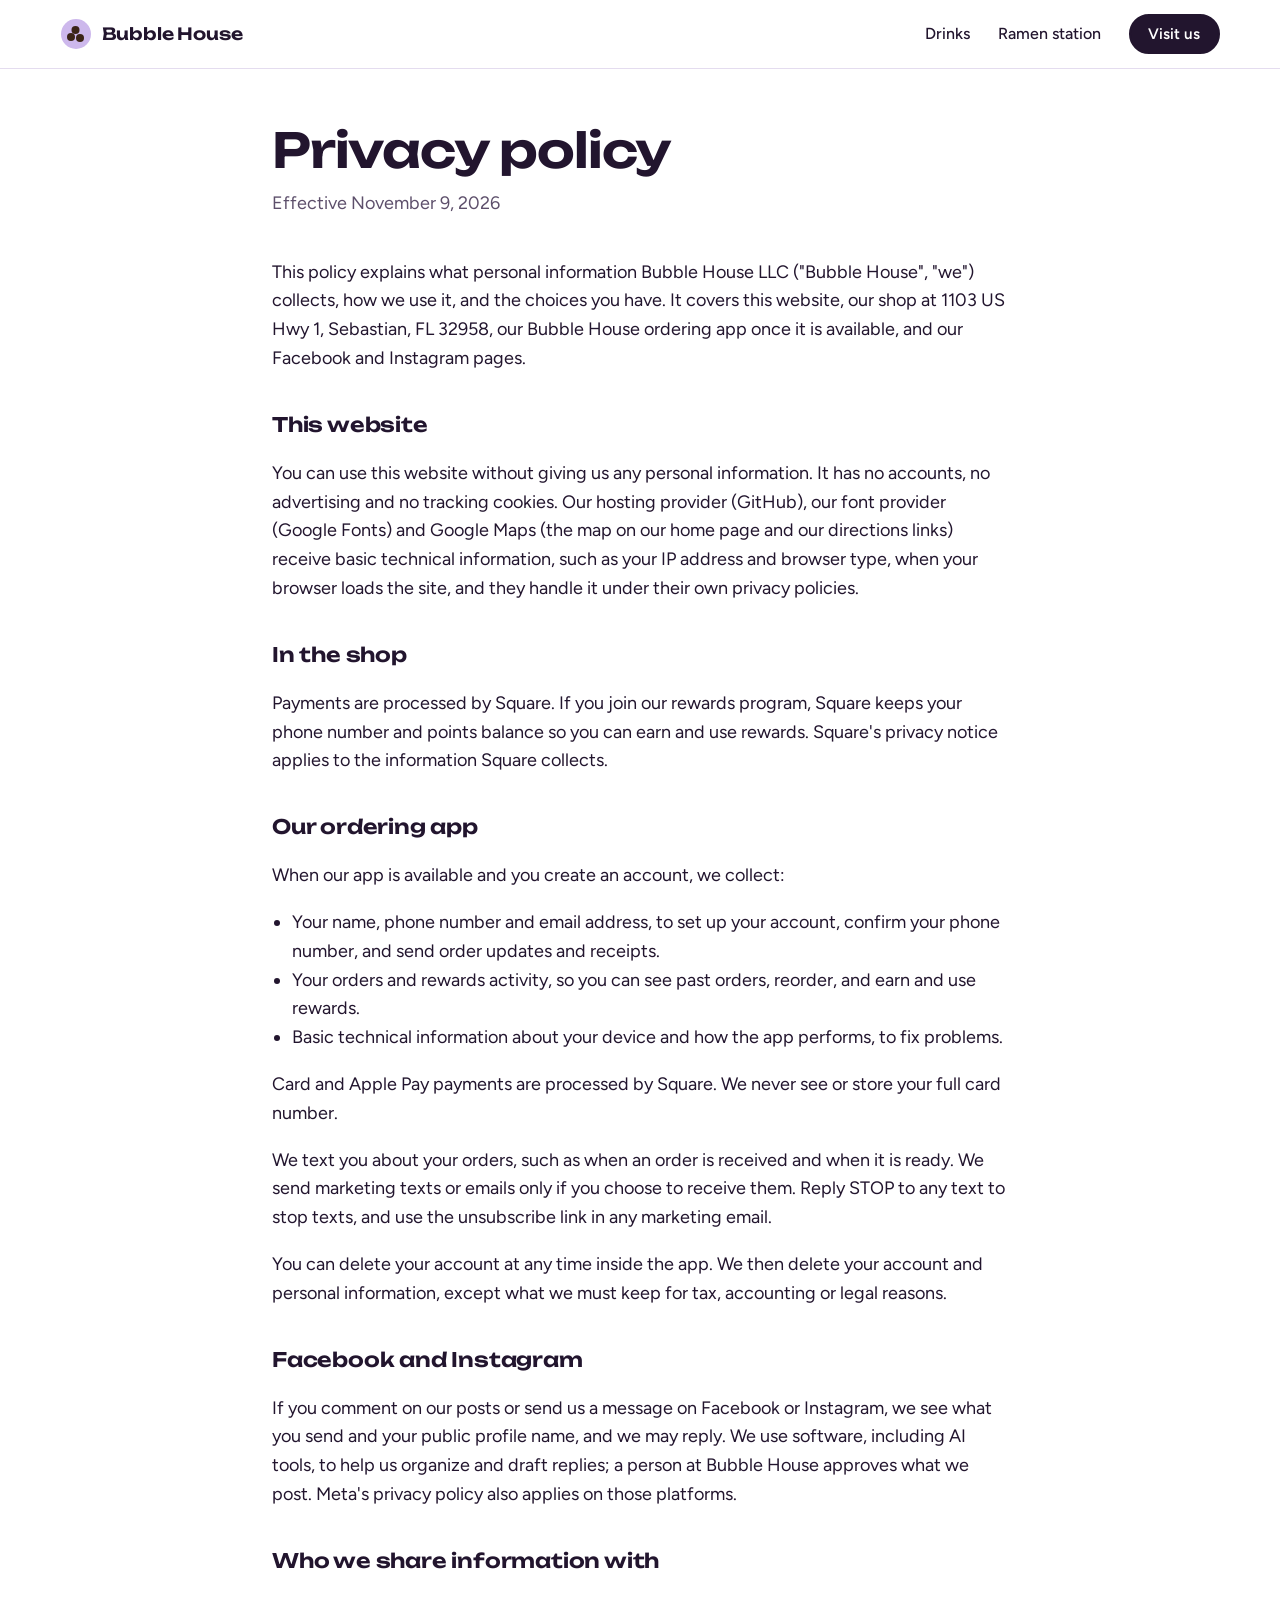
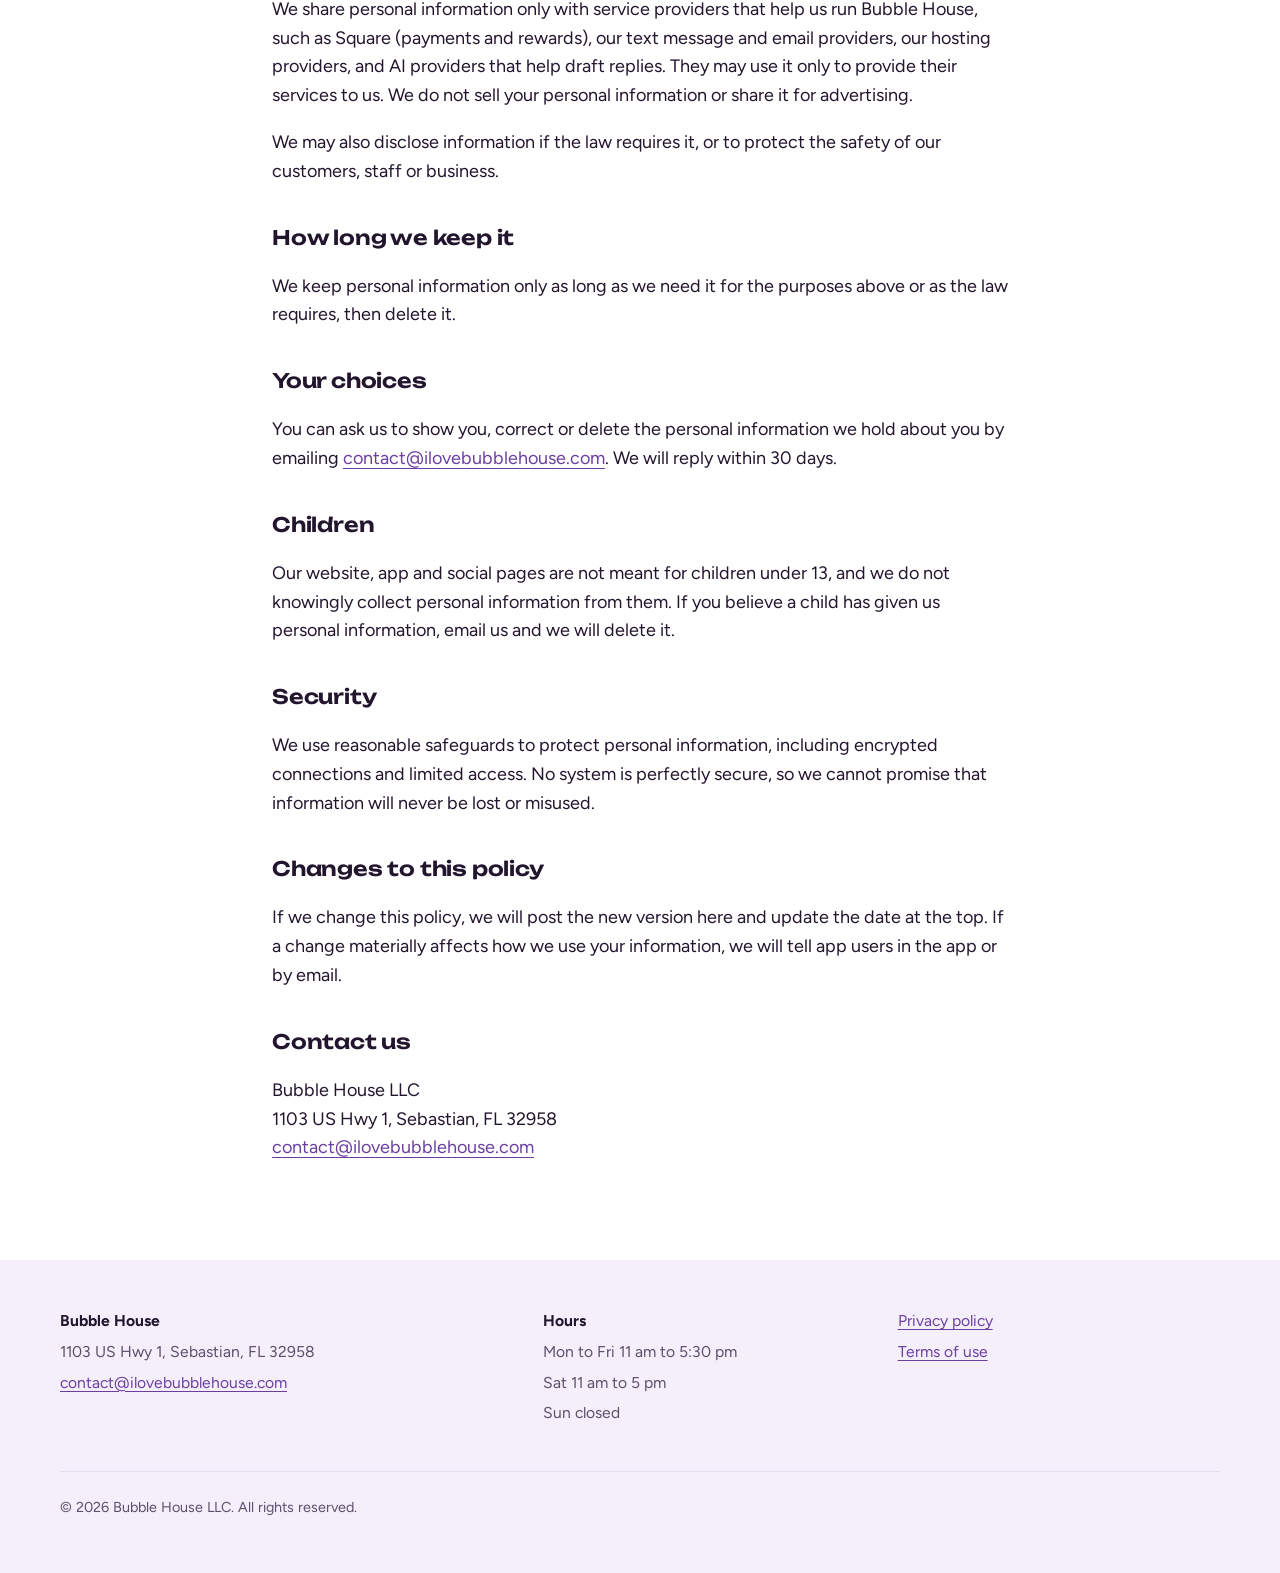
==== privacy.html @ 126ba1ab "Initial commit" ====
<!doctype html>
<html lang="en">
<head>
<meta charset="utf-8">
<meta name="viewport" content="width=device-width, initial-scale=1">
<title>Privacy policy | Bubble House</title>
<meta name="description" content="How Bubble House LLC collects, uses and protects personal information.">
<link rel="icon" href="favicon.svg" type="image/svg+xml">
<link rel="preconnect" href="https://fonts.googleapis.com">
<link rel="preconnect" href="https://fonts.gstatic.com" crossorigin>
<link href="https://fonts.googleapis.com/css2?family=Figtree:wght@400;500;600;700&family=Unbounded:wght@600&display=swap" rel="stylesheet">
<link rel="stylesheet" href="styles.css">
</head>
<body>

<header class="site-head">
  <div class="wrap">
    <a class="brand" href="./">
      <img class="brand-mark" src="favicon.svg" alt="" width="32" height="32">
      <span class="brand-name">Bubble House</span>
    </a>
    <nav class="site-nav" aria-label="Main">
      <a class="hide-sm" href="./#drinks">Drinks</a>
      <a class="hide-sm" href="./#ramen">Ramen station</a>
      <a class="btn btn-solid" href="./#visit">Visit us</a>
    </nav>
  </div>
</header>

<main class="doc">
  <div class="wrap">
    <h1>Privacy policy</h1>
    <p class="updated">Effective November 9, 2026</p>

    <p>This policy explains what personal information Bubble House LLC ("Bubble House", "we") collects, how we use it, and the choices you have. It covers this website, our shop at 1103 US Hwy 1, Sebastian, FL 32958, our Bubble House ordering app once it is available, and our Facebook and Instagram pages.</p>

    <h2>This website</h2>
    <p>You can use this website without giving us any personal information. It has no accounts, no advertising and no tracking cookies. Our hosting provider (GitHub), our font provider (Google Fonts) and Google Maps (the map on our home page and our directions links) receive basic technical information, such as your IP address and browser type, when your browser loads the site, and they handle it under their own privacy policies.</p>

    <h2>In the shop</h2>
    <p>Payments are processed by Square. If you join our rewards program, Square keeps your phone number and points balance so you can earn and use rewards. Square's privacy notice applies to the information Square collects.</p>

    <h2>Our ordering app</h2>
    <p>When our app is available and you create an account, we collect:</p>
    <ul>
      <li>Your name, phone number and email address, to set up your account, confirm your phone number, and send order updates and receipts.</li>
      <li>Your orders and rewards activity, so you can see past orders, reorder, and earn and use rewards.</li>
      <li>Basic technical information about your device and how the app performs, to fix problems.</li>
    </ul>
    <p>Card and Apple Pay payments are processed by Square. We never see or store your full card number.</p>
    <p>We text you about your orders, such as when an order is received and when it is ready. We send marketing texts or emails only if you choose to receive them. Reply STOP to any text to stop texts, and use the unsubscribe link in any marketing email.</p>
    <p>You can delete your account at any time inside the app. We then delete your account and personal information, except what we must keep for tax, accounting or legal reasons.</p>

    <h2>Facebook and Instagram</h2>
    <p>If you comment on our posts or send us a message on Facebook or Instagram, we see what you send and your public profile name, and we may reply. We use software, including AI tools, to help us organize and draft replies; a person at Bubble House approves what we post. Meta's privacy policy also applies on those platforms.</p>

    <h2>Who we share information with</h2>
    <p>We share personal information only with service providers that help us run Bubble House, such as Square (payments and rewards), our text message and email providers, our hosting providers, and AI providers that help draft replies. They may use it only to provide their services to us. We do not sell your personal information or share it for advertising.</p>
    <p>We may also disclose information if the law requires it, or to protect the safety of our customers, staff or business.</p>

    <h2>How long we keep it</h2>
    <p>We keep personal information only as long as we need it for the purposes above or as the law requires, then delete it.</p>

    <h2>Your choices</h2>
    <p>You can ask us to show you, correct or delete the personal information we hold about you by emailing <a href="mailto:contact@ilovebubblehouse.com">contact@ilovebubblehouse.com</a>. We will reply within 30 days.</p>

    <h2>Children</h2>
    <p>Our website, app and social pages are not meant for children under 13, and we do not knowingly collect personal information from them. If you believe a child has given us personal information, email us and we will delete it.</p>

    <h2>Security</h2>
    <p>We use reasonable safeguards to protect personal information, including encrypted connections and limited access. No system is perfectly secure, so we cannot promise that information will never be lost or misused.</p>

    <h2>Changes to this policy</h2>
    <p>If we change this policy, we will post the new version here and update the date at the top. If a change materially affects how we use your information, we will tell app users in the app or by email.</p>

    <h2>Contact us</h2>
    <p>Bubble House LLC<br>1103 US Hwy 1, Sebastian, FL 32958<br><a href="mailto:contact@ilovebubblehouse.com">contact@ilovebubblehouse.com</a></p>
  </div>
</main>

<footer class="site-foot">
  <div class="wrap">
    <div>
      <p><strong>Bubble House</strong></p>
      <p class="muted">1103 US Hwy 1, Sebastian, FL 32958</p>
      <p><a href="mailto:contact@ilovebubblehouse.com">contact@ilovebubblehouse.com</a></p>
    </div>
    <div>
      <p><strong>Hours</strong></p>
      <p class="muted">Mon to Fri 11 am to 5:30 pm</p>
      <p class="muted">Sat 11 am to 5 pm</p>
      <p class="muted">Sun closed</p>
    </div>
    <nav aria-label="Legal">
      <a href="privacy.html">Privacy policy</a>
      <a href="terms.html">Terms of use</a>
    </nav>
    <p class="legal">&copy; 2026 Bubble House LLC. All rights reserved.</p>
  </div>
</footer>

</body>
</html>
---- styles.css ----
:root {
  --plum: #22152e;
  --plum-2: #33213f;
  --text-soft: #5d4f6b;
  --taro: #b9a1e0;
  --taro-deep: #6b3fa0;
  --taro-wash: #f4effb;
  --mango: #f3a53c;
  --white: #ffffff;
  --line: #e4dcef;
  --radius-img: 22px;
  --display: "Unbounded", "Avenir Next", system-ui, sans-serif;
  --body: "Figtree", "Segoe UI", system-ui, sans-serif;
}

* { box-sizing: border-box; }
html { -webkit-text-size-adjust: 100%; scroll-behavior: smooth; }
@media (prefers-reduced-motion: reduce) { html { scroll-behavior: auto; } }

body {
  margin: 0;
  background: var(--white);
  color: var(--plum);
  font-family: var(--body);
  font-size: 1.125rem;
  line-height: 1.6;
}

img { display: block; max-width: 100%; height: auto; }
a { color: var(--taro-deep); text-underline-offset: 0.2em; }
a:hover { color: var(--plum); }
a:focus-visible { outline: 3px solid var(--mango); outline-offset: 3px; border-radius: 6px; }

.wrap { width: min(1160px, 100% - 2.5rem); margin-inline: auto; }

/* Header */
.site-head {
  position: sticky; top: 0; z-index: 10;
  background: rgba(255, 255, 255, 0.94);
  backdrop-filter: blur(8px);
  border-bottom: 1px solid var(--line);
}
.site-head .wrap { display: flex; align-items: center; justify-content: space-between; gap: 1.5rem; height: 4.25rem; }
.brand { display: flex; align-items: center; gap: 0.6rem; color: var(--plum); text-decoration: none; }
.brand-mark { width: 2rem; height: 2rem; flex: none; }
.brand-name { font-family: var(--display); font-weight: 600; font-size: 1.05rem; letter-spacing: -0.01em; }
.site-nav { display: flex; align-items: center; gap: 1.75rem; font-size: 1rem; font-weight: 500; }
.site-nav a { color: var(--plum); text-decoration: none; }
.site-nav a:hover { color: var(--taro-deep); }

/* Buttons */
.btn {
  display: inline-flex; align-items: center; justify-content: center;
  min-height: 3rem; padding: 0 1.4rem;
  border-radius: 999px;
  font-weight: 600; font-size: 1rem;
  text-decoration: none;
  border: 2px solid var(--plum);
}
.btn-solid { background: var(--plum); color: var(--white); }
.btn-solid:hover { background: var(--taro-deep); border-color: var(--taro-deep); color: var(--white); }
.btn-line { background: transparent; color: var(--plum); }
.btn-line:hover { background: var(--plum); color: var(--white); }
.site-nav .btn { min-height: 2.5rem; padding: 0 1.1rem; font-size: 0.95rem; }
.site-nav .btn-solid { color: var(--white); }

/* Hero */
.hero { background: var(--taro-wash); padding: 4rem 0 4.5rem; overflow: hidden; }
.hero .wrap { display: grid; grid-template-columns: 1fr 1.05fr; gap: 3.5rem; align-items: center; }
.hero h1 {
  font-family: var(--display);
  font-weight: 600;
  font-size: clamp(2.2rem, 4.6vw, 3.9rem);
  line-height: 1.06;
  letter-spacing: -0.025em;
  margin: 0 0 1.25rem;
}
.hero .lede { font-size: 1.25rem; color: var(--text-soft); max-width: 34ch; margin: 0 0 1.75rem; }
.actions { display: flex; flex-wrap: wrap; gap: 0.75rem; margin-bottom: 1.75rem; }
.status { display: flex; align-items: center; gap: 0.6rem; margin: 0; font-weight: 600; }
.status .dot { width: 0.7rem; height: 0.7rem; border-radius: 50%; background: var(--text-soft); flex: none; }
.status.is-open .dot { background: #2e9e5b; box-shadow: 0 0 0 4px rgba(46, 158, 91, 0.18); }
.status .addr { font-weight: 400; color: var(--text-soft); }

.hero-media { position: relative; }
.hero-media img { width: 100%; aspect-ratio: 1; object-fit: cover; border-radius: 28px; }
.hero-media::after {
  content: "";
  position: absolute; z-index: -1;
  width: 42%; aspect-ratio: 1; border-radius: 50%;
  background: var(--taro);
  right: -6%; top: -8%;
}
.hero .wrap > * { position: relative; z-index: 0; }

/* Sections */
.section { padding: 5.5rem 0; }
.section-head { max-width: 40rem; margin-bottom: 2.75rem; }
.section h2 {
  font-family: var(--display);
  font-weight: 600;
  font-size: clamp(1.8rem, 3.4vw, 2.75rem);
  line-height: 1.1;
  letter-spacing: -0.02em;
  margin: 0 0 1rem;
}
.section-head p { margin: 0; color: var(--text-soft); font-size: 1.2rem; }

/* Drinks */
.drinks { display: grid; grid-template-columns: repeat(3, 1fr); gap: 2rem; list-style: none; margin: 0; padding: 0; }
.drinks img { width: 100%; aspect-ratio: 4 / 5; object-fit: cover; border-radius: var(--radius-img); margin-bottom: 1.1rem; }
.drinks h3 { font-family: var(--display); font-weight: 600; font-size: 1.3rem; letter-spacing: -0.01em; margin: 0 0 0.35rem; }
.drinks p { margin: 0; color: var(--text-soft); }
.photo-note { margin: 1.75rem 0 0; font-size: 0.9rem; color: var(--text-soft); }

/* Ramen station */
.ramen { background: var(--plum); color: var(--white); }
.ramen .wrap { display: grid; grid-template-columns: 1.15fr 1fr; gap: 4rem; align-items: center; }
.ramen-media { position: relative; padding-bottom: 3rem; }
.ramen-media .main { width: 100%; aspect-ratio: 4 / 3; object-fit: cover; border-radius: var(--radius-img); }
.ramen-media .inset {
  position: absolute; right: -1.5rem; bottom: 0;
  width: 40%; aspect-ratio: 1; object-fit: cover;
  border-radius: 18px; border: 6px solid var(--plum);
}
.ramen h2 { color: var(--white); }
.ramen .intro { color: #d9cfe6; font-size: 1.2rem; margin: 0 0 2rem; max-width: 36ch; }
.steps { list-style: none; margin: 0; padding: 0; counter-reset: step; display: grid; gap: 1.4rem; }
.steps li { display: grid; grid-template-columns: 3rem 1fr; gap: 1rem; align-items: start; counter-increment: step; }
.steps li::before {
  content: counter(step);
  font-family: var(--display); font-weight: 600; font-size: 1.15rem;
  width: 2.6rem; height: 2.6rem; border-radius: 50%;
  display: grid; place-items: center;
  background: var(--taro); color: var(--plum);
}
.steps strong { display: block; font-size: 1.15rem; }
.steps span { color: #d9cfe6; }
.ramen .ramen-gallery { display: flex; gap: 1.5rem; align-items: flex-start; margin-top: 3.5rem; }
.ramen-gallery figure { margin: 0; flex: var(--ar) 1 0; min-width: 0; }
.ramen-gallery img { width: 100%; aspect-ratio: var(--ar); object-fit: cover; border-radius: var(--radius-img); }

/* Visit */
.visit .wrap { display: grid; grid-template-columns: 1fr 1.1fr; gap: 4rem; align-items: start; }
.visit address { font-style: normal; font-size: 1.25rem; line-height: 1.5; margin: 0 0 1.5rem; }
.hours { display: grid; grid-template-columns: auto 1fr; gap: 0.45rem 2.25rem; margin: 2rem 0; padding: 1.5rem 0; border-top: 1px solid var(--line); border-bottom: 1px solid var(--line); }
.hours dt { font-weight: 600; }
.hours dd { margin: 0; color: var(--text-soft); }
.hours .is-today { color: var(--taro-deep); font-weight: 700; }
.visit .contact { margin: 0; }
.visit-map iframe { display: block; width: 100%; aspect-ratio: 4 / 3; border: 0; border-radius: var(--radius-img); background: var(--taro-wash); }

/* Footer */
.site-foot { background: var(--taro-wash); padding: 3rem 0; font-size: 0.98rem; }
.site-foot .wrap { display: grid; grid-template-columns: 1.4fr 1fr 1fr; gap: 2rem; }
.site-foot p { margin: 0 0 0.35rem; }
.site-foot .muted { color: var(--text-soft); }
.site-foot nav { display: grid; gap: 0.35rem; align-content: start; }
.site-foot .legal { grid-column: 1 / -1; padding-top: 1.5rem; margin-top: 0.5rem; border-top: 1px solid var(--line); color: var(--text-soft); font-size: 0.9rem; }

/* Policy pages */
.doc { padding: 3.5rem 0 5rem; }
.doc .wrap { max-width: 46rem; }
.doc h1 { font-family: var(--display); font-weight: 600; font-size: clamp(2rem, 5vw, 3rem); letter-spacing: -0.025em; line-height: 1.08; margin: 0 0 0.75rem; }
.doc .updated { color: var(--text-soft); margin: 0 0 2.5rem; }
.doc h2 { font-family: var(--display); font-weight: 600; font-size: 1.25rem; letter-spacing: -0.01em; margin: 2.25rem 0 0.6rem; }
.doc p, .doc li { max-width: 68ch; }
.doc ul { padding-left: 1.25rem; }

@media (max-width: 900px) {
  .hero .wrap, .ramen .wrap, .visit .wrap { grid-template-columns: 1fr; gap: 2.5rem; }
  .hero { padding: 2.5rem 0 3.5rem; }
  .drinks { grid-template-columns: 1fr 1fr; }
  .drinks li:last-child { grid-column: 1 / -1; }
  .drinks li:last-child img { aspect-ratio: 16 / 10; }
  .ramen-media .inset { right: 0.75rem; }
  .site-foot .wrap { grid-template-columns: 1fr 1fr; }
}
@media (max-width: 620px) {
  .site-nav .hide-sm { display: none; }
  .drinks { grid-template-columns: 1fr; }
  .drinks img, .drinks li:last-child img { aspect-ratio: 1; }
  .ramen .ramen-gallery { flex-direction: column-reverse; align-items: center; margin-top: 2.5rem; }
  .ramen-gallery figure { flex: none; width: 100%; }
  .ramen-gallery figure:first-child { width: 78%; }
  .section { padding: 4rem 0; }
  .site-foot .wrap { grid-template-columns: 1fr; }
}
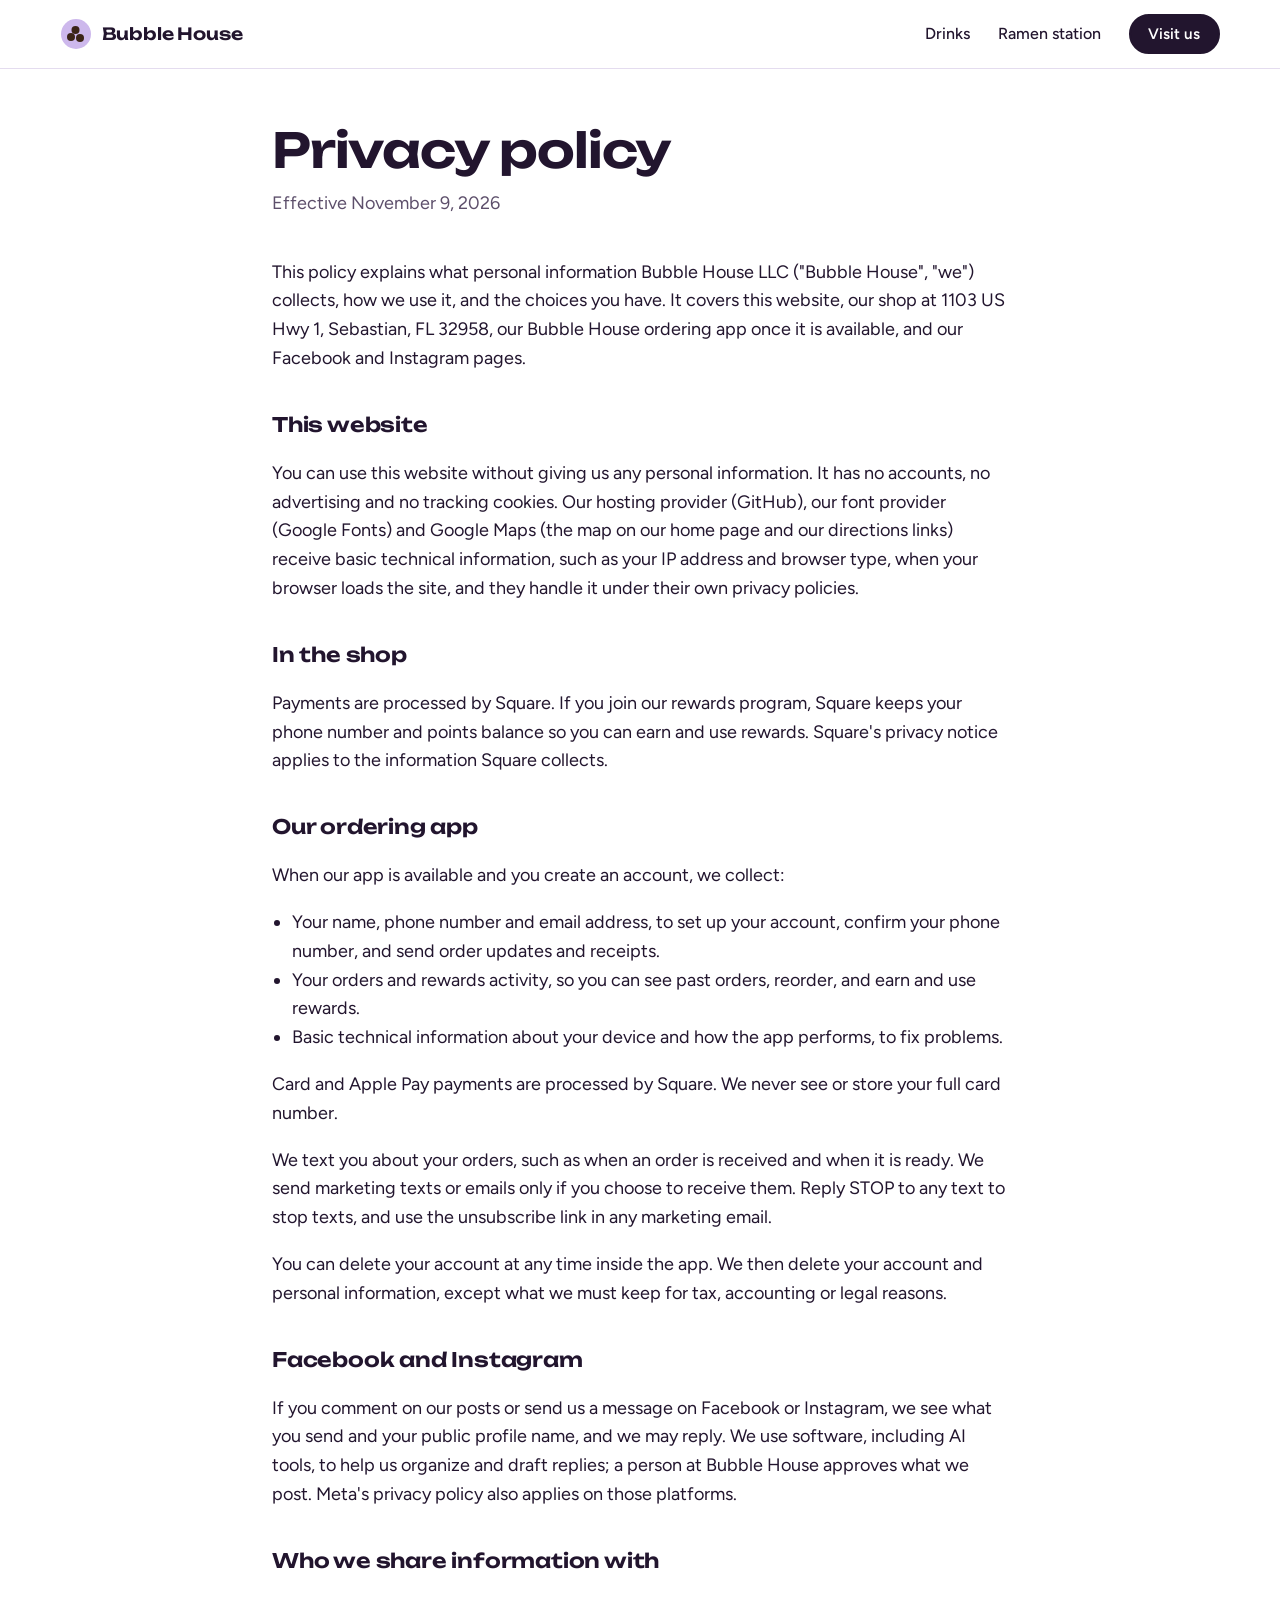
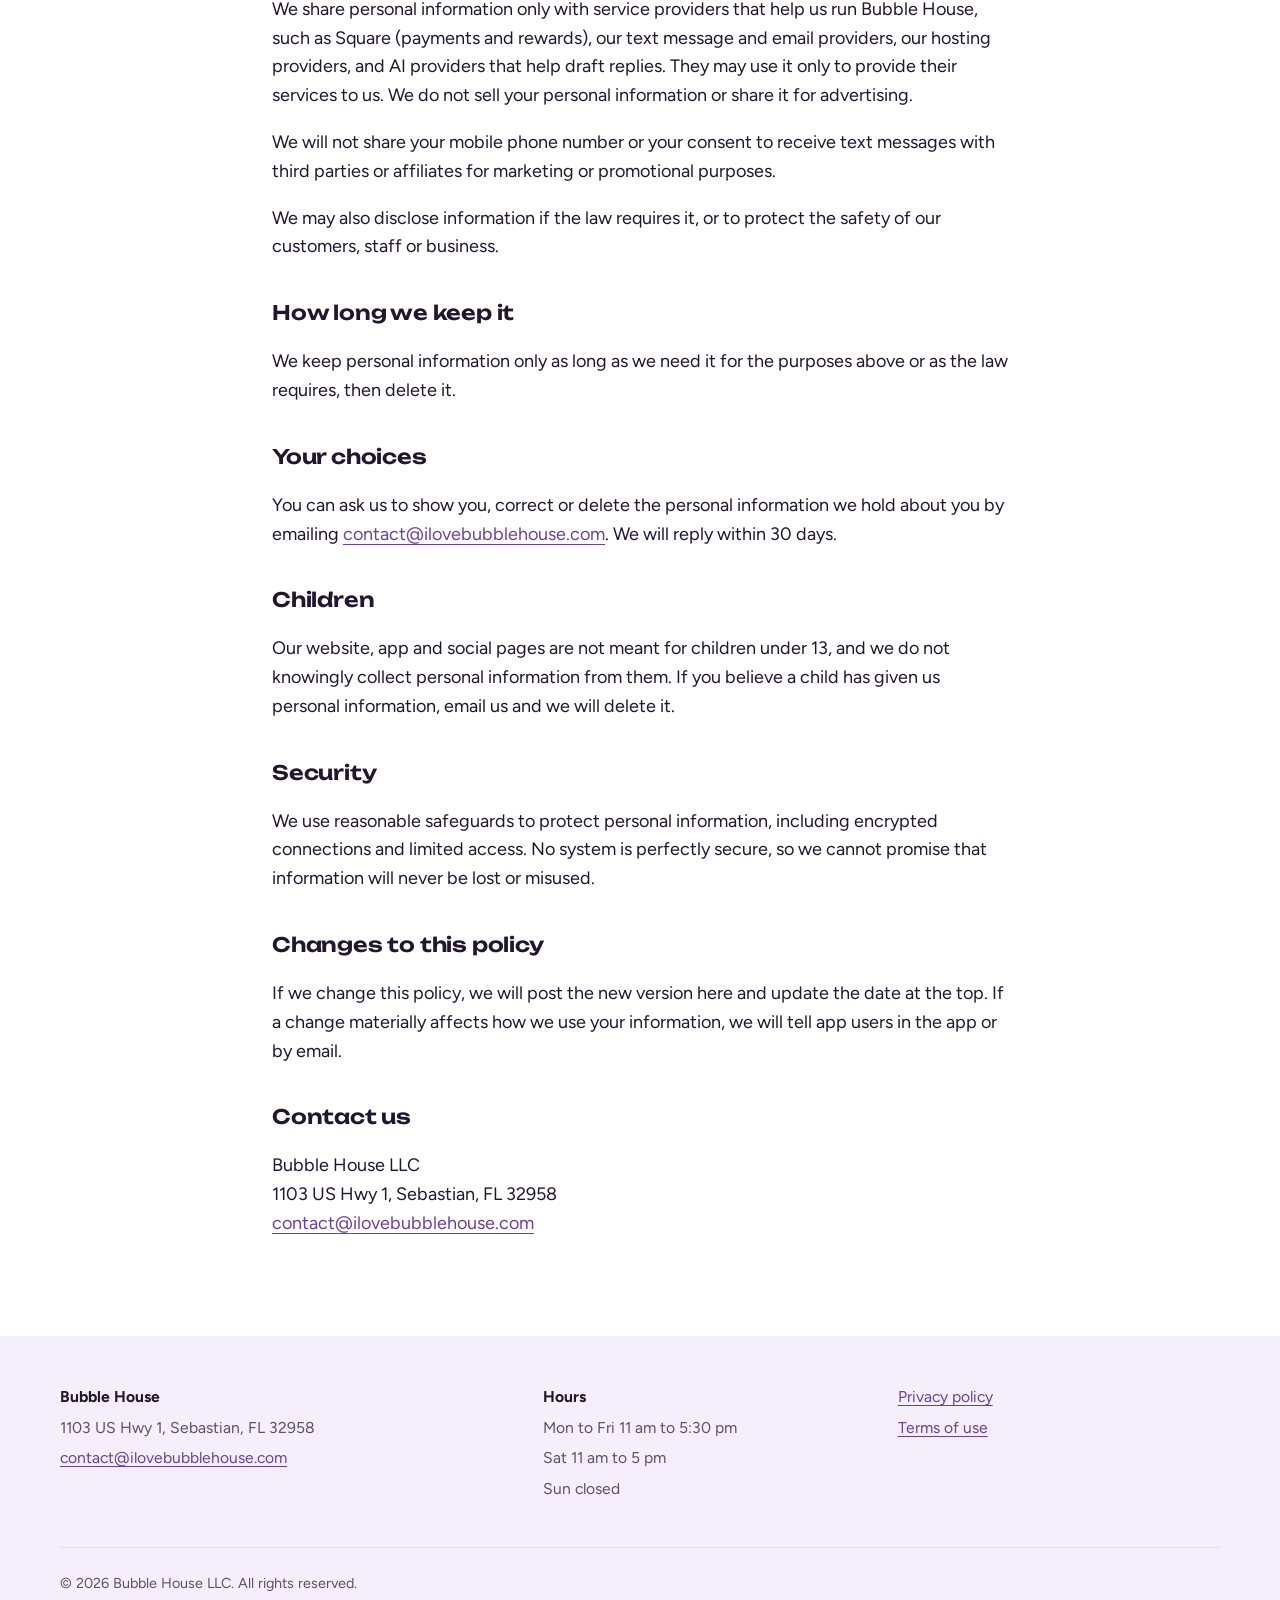
==== commit 266dfa49: "Update Terms and Privacy Privacy: state that mobile numbers and text consent are never shared for ma" ====
--- a/privacy.html
+++ b/privacy.html
@@ -56,6 +56,7 @@
 
     <h2>Who we share information with</h2>
     <p>We share personal information only with service providers that help us run Bubble House, such as Square (payments and rewards), our text message and email providers, our hosting providers, and AI providers that help draft replies. They may use it only to provide their services to us. We do not sell your personal information or share it for advertising.</p>
+    <p>We will not share your mobile phone number or your consent to receive text messages with third parties or affiliates for marketing or promotional purposes.</p>
     <p>We may also disclose information if the law requires it, or to protect the safety of our customers, staff or business.</p>
 
     <h2>How long we keep it</h2>
@@ -100,4 +101,4 @@
 </footer>
 
 </body>
-</html>
+</html>
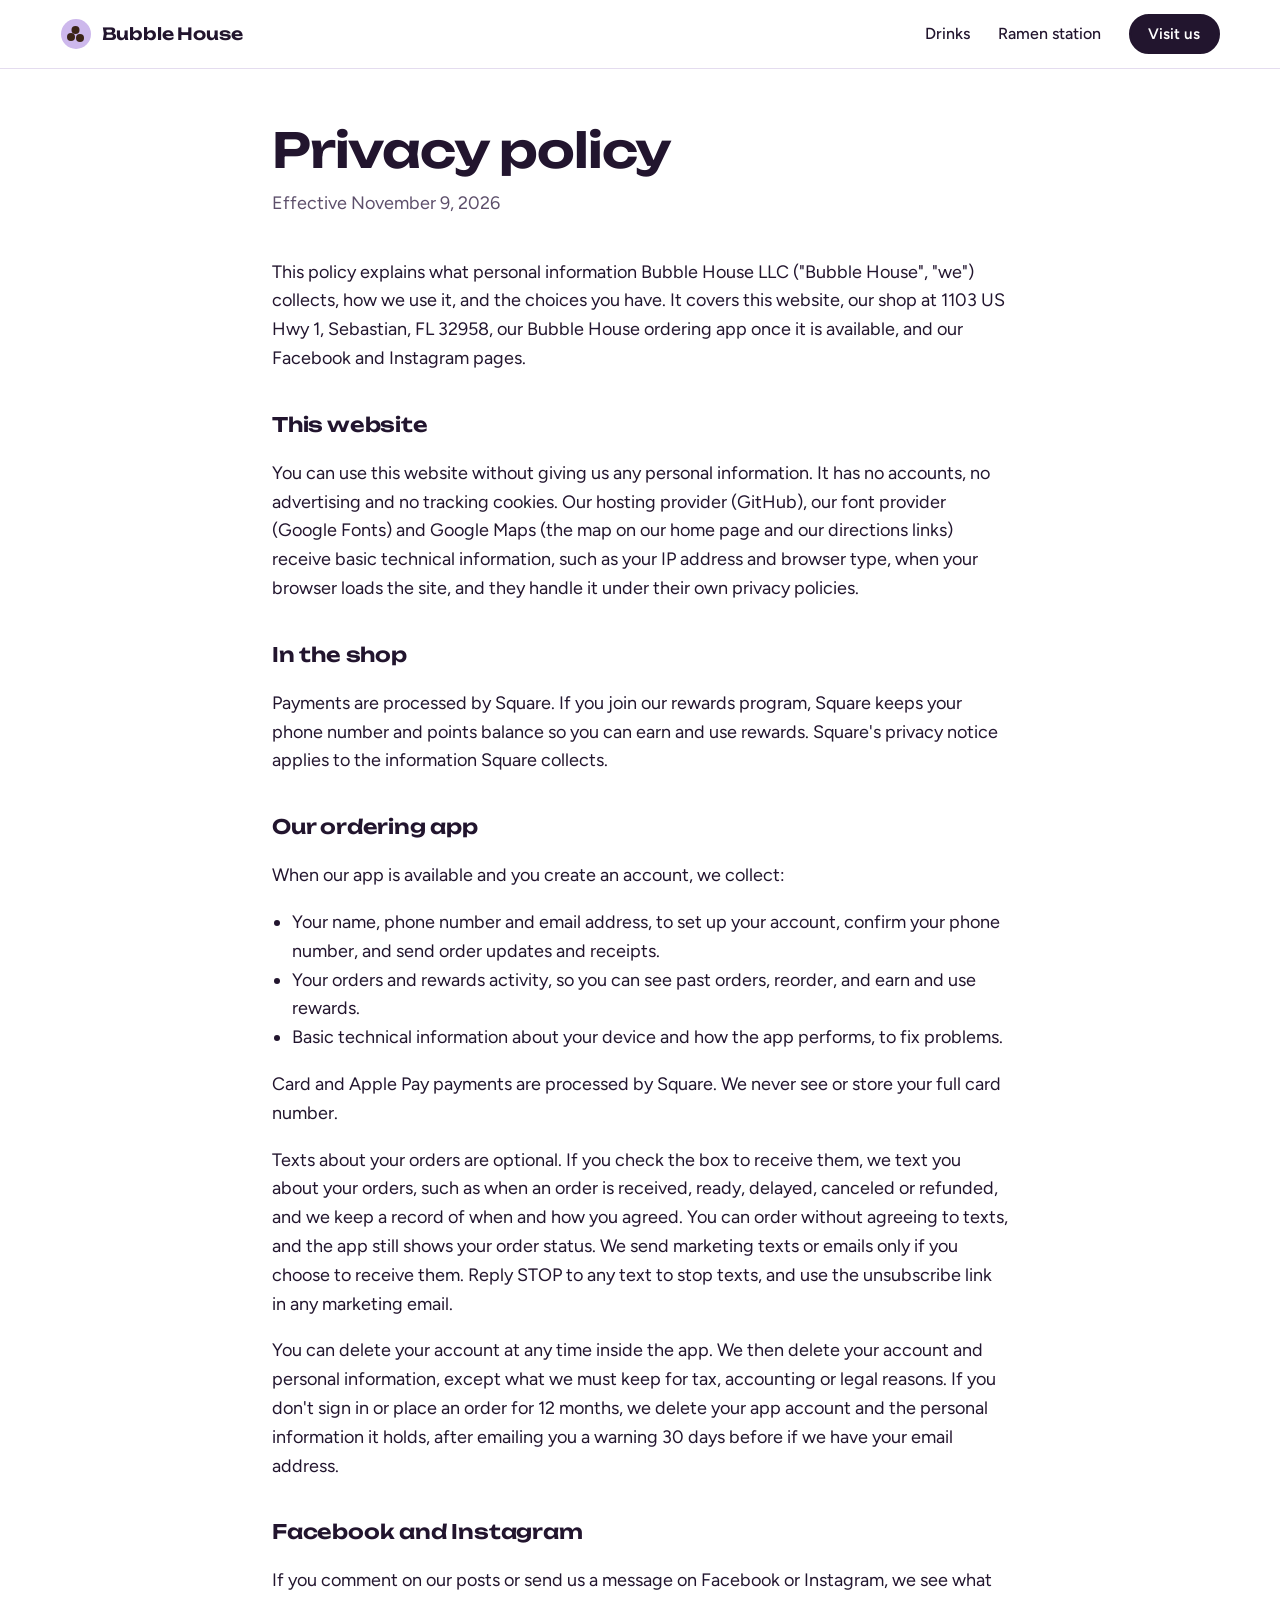
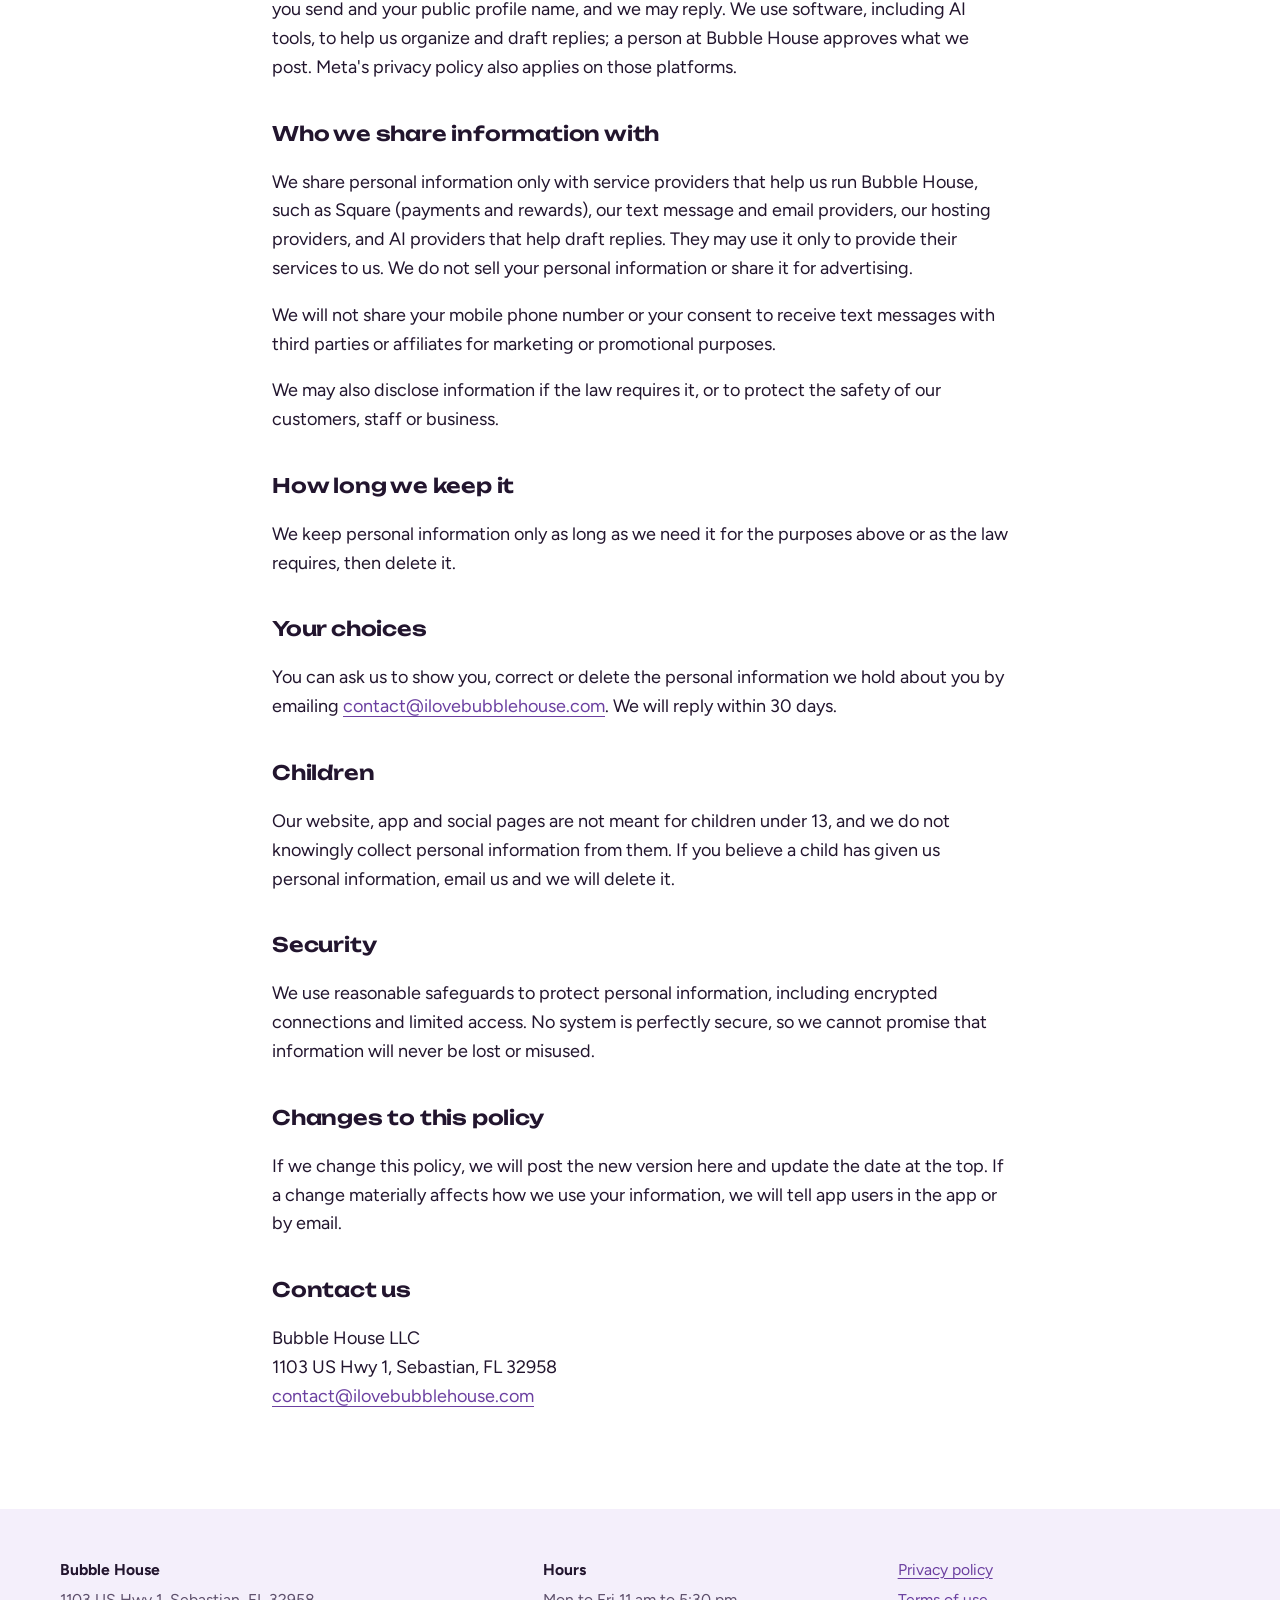
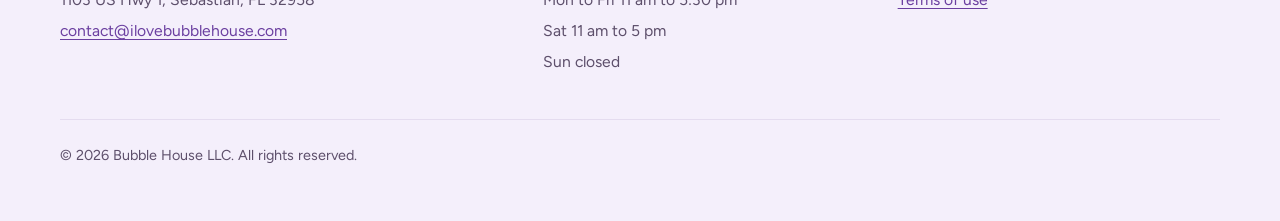
==== commit 1703f912: "Update privacy.html Privacy: make order texts opt-in, add inactive account deletion" ====
--- a/privacy.html
+++ b/privacy.html
@@ -48,8 +48,8 @@
       <li>Basic technical information about your device and how the app performs, to fix problems.</li>
     </ul>
     <p>Card and Apple Pay payments are processed by Square. We never see or store your full card number.</p>
-    <p>We text you about your orders, such as when an order is received and when it is ready. We send marketing texts or emails only if you choose to receive them. Reply STOP to any text to stop texts, and use the unsubscribe link in any marketing email.</p>
-    <p>You can delete your account at any time inside the app. We then delete your account and personal information, except what we must keep for tax, accounting or legal reasons.</p>
+    <p>Texts about your orders are optional. If you check the box to receive them, we text you about your orders, such as when an order is received, ready, delayed, canceled or refunded, and we keep a record of when and how you agreed. You can order without agreeing to texts, and the app still shows your order status. We send marketing texts or emails only if you choose to receive them. Reply STOP to any text to stop texts, and use the unsubscribe link in any marketing email.</p>
+    <p>You can delete your account at any time inside the app. We then delete your account and personal information, except what we must keep for tax, accounting or legal reasons. If you don't sign in or place an order for 12 months, we delete your app account and the personal information it holds, after emailing you a warning 30 days before if we have your email address.</p>
 
     <h2>Facebook and Instagram</h2>
     <p>If you comment on our posts or send us a message on Facebook or Instagram, we see what you send and your public profile name, and we may reply. We use software, including AI tools, to help us organize and draft replies; a person at Bubble House approves what we post. Meta's privacy policy also applies on those platforms.</p>
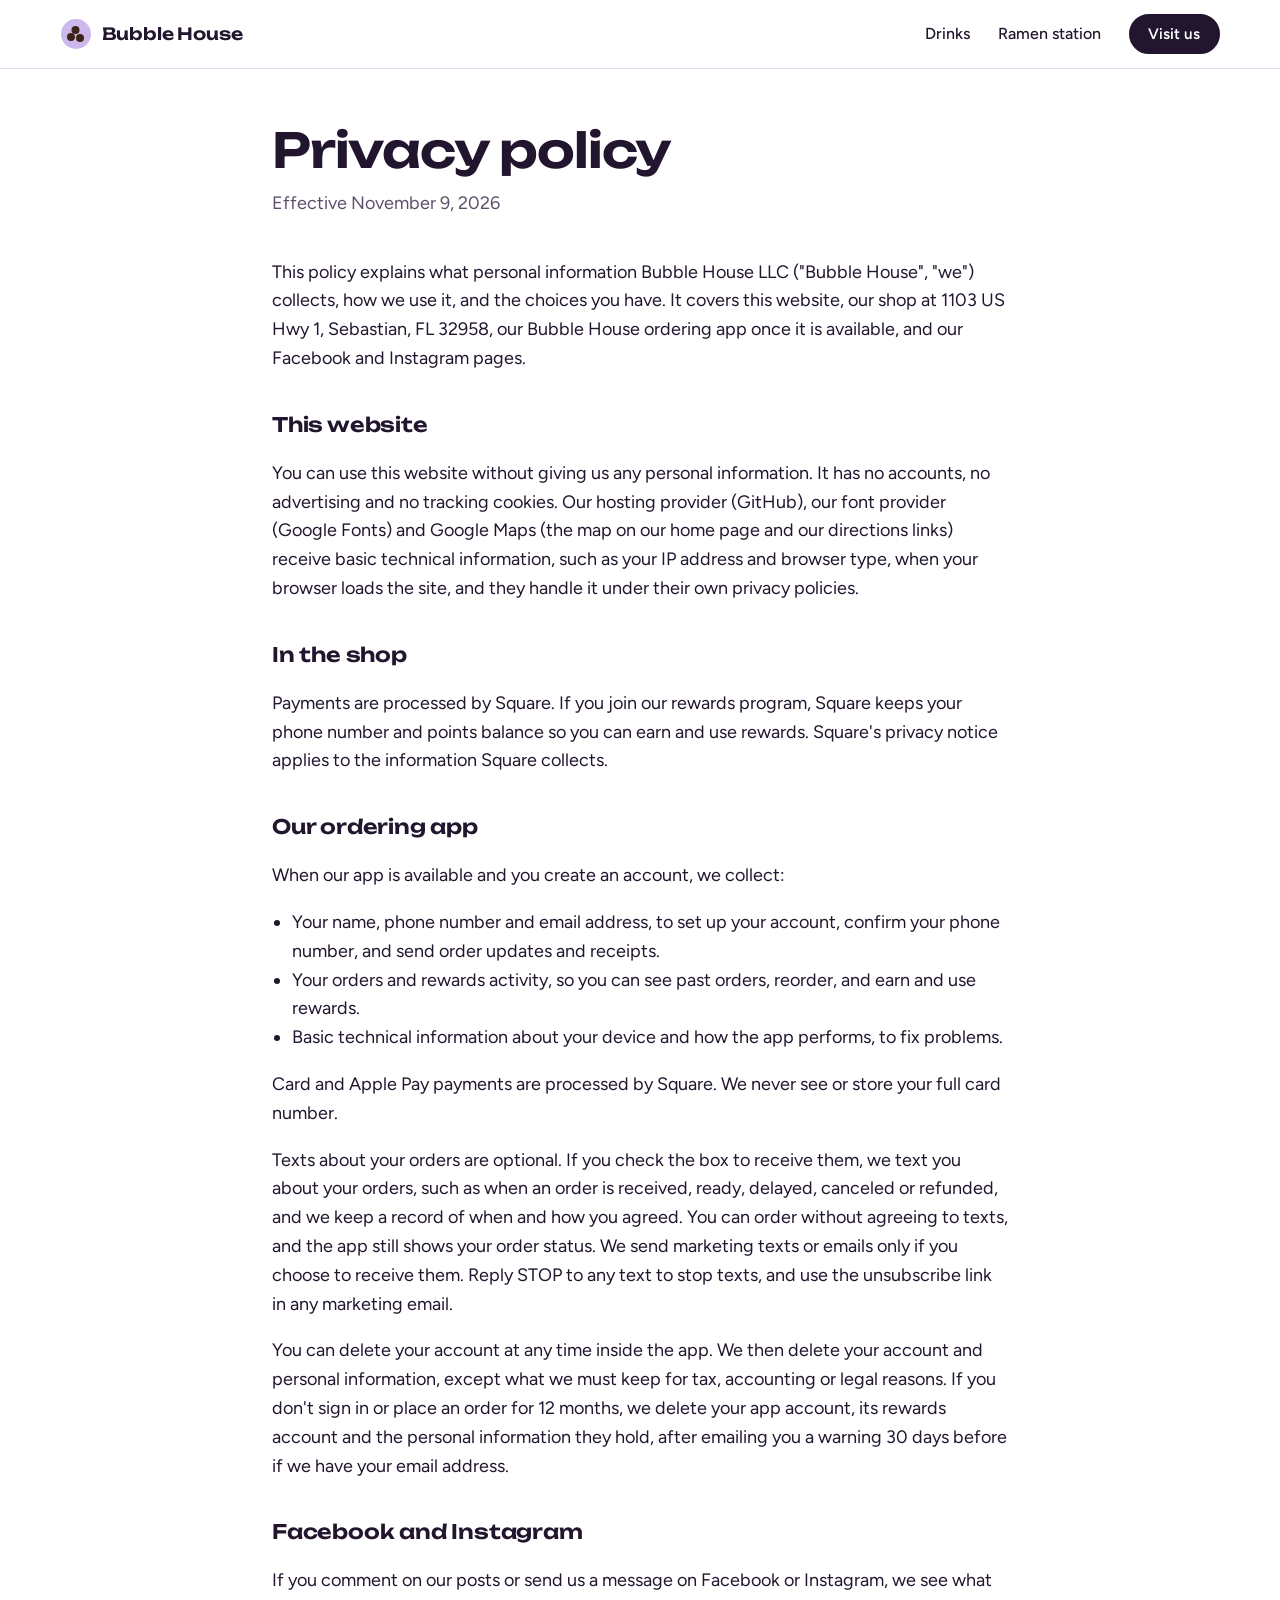
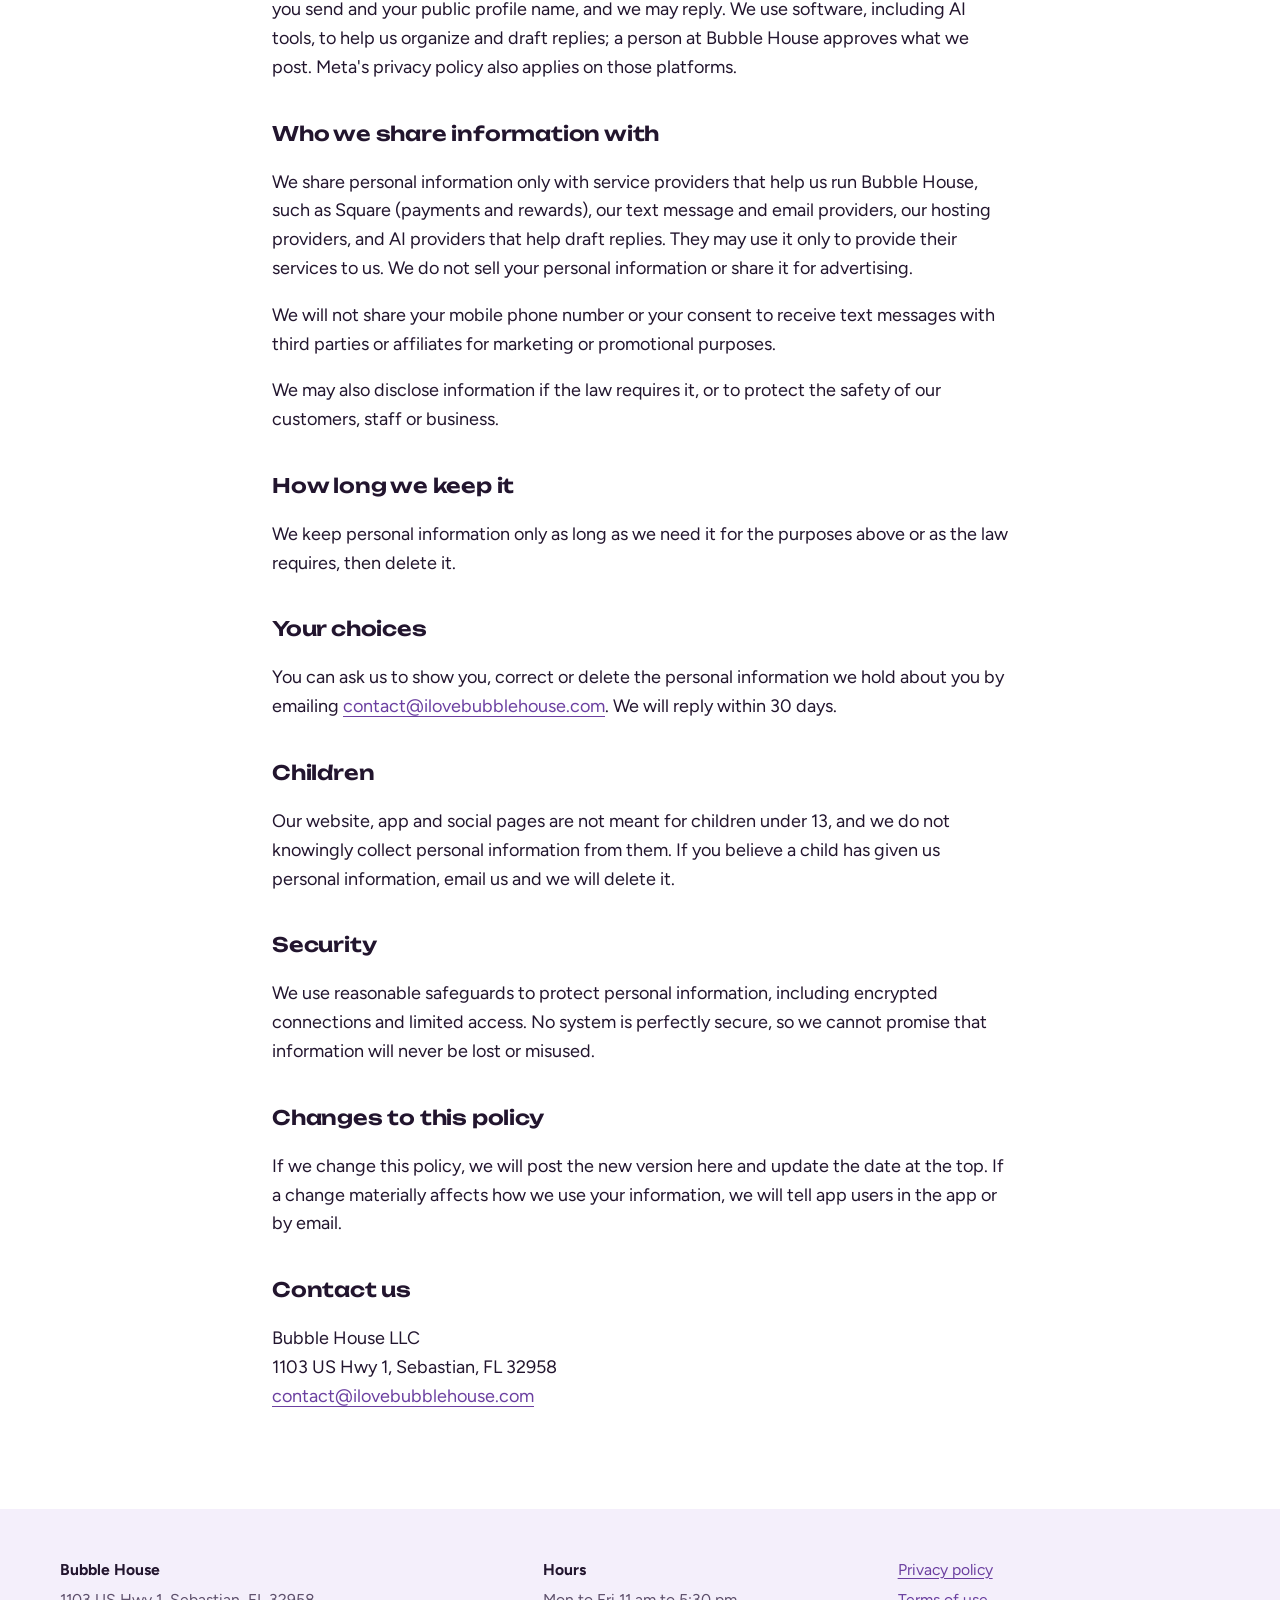
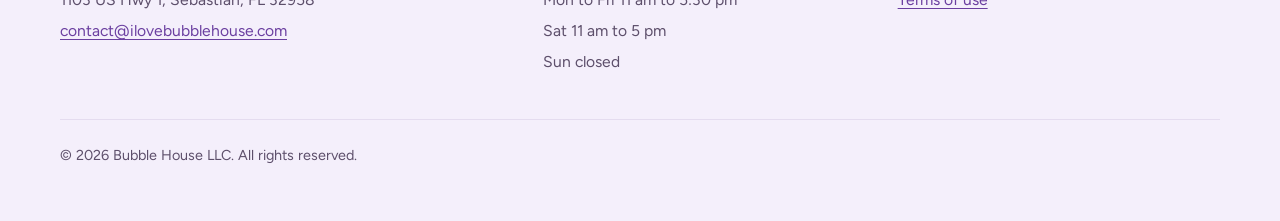
==== commit e66a0e6d: "Update terms.html and privacy.html Terms and privacy: order texts opt-in, no-shows, rewards and acco" ====
--- a/privacy.html
+++ b/privacy.html
@@ -49,7 +49,7 @@
     </ul>
     <p>Card and Apple Pay payments are processed by Square. We never see or store your full card number.</p>
     <p>Texts about your orders are optional. If you check the box to receive them, we text you about your orders, such as when an order is received, ready, delayed, canceled or refunded, and we keep a record of when and how you agreed. You can order without agreeing to texts, and the app still shows your order status. We send marketing texts or emails only if you choose to receive them. Reply STOP to any text to stop texts, and use the unsubscribe link in any marketing email.</p>
-    <p>You can delete your account at any time inside the app. We then delete your account and personal information, except what we must keep for tax, accounting or legal reasons. If you don't sign in or place an order for 12 months, we delete your app account and the personal information it holds, after emailing you a warning 30 days before if we have your email address.</p>
+    <p>You can delete your account at any time inside the app. We then delete your account and personal information, except what we must keep for tax, accounting or legal reasons. If you don't sign in or place an order for 12 months, we delete your app account, its rewards account and the personal information they hold, after emailing you a warning 30 days before if we have your email address.</p>
 
     <h2>Facebook and Instagram</h2>
     <p>If you comment on our posts or send us a message on Facebook or Instagram, we see what you send and your public profile name, and we may reply. We use software, including AI tools, to help us organize and draft replies; a person at Bubble House approves what we post. Meta's privacy policy also applies on those platforms.</p>
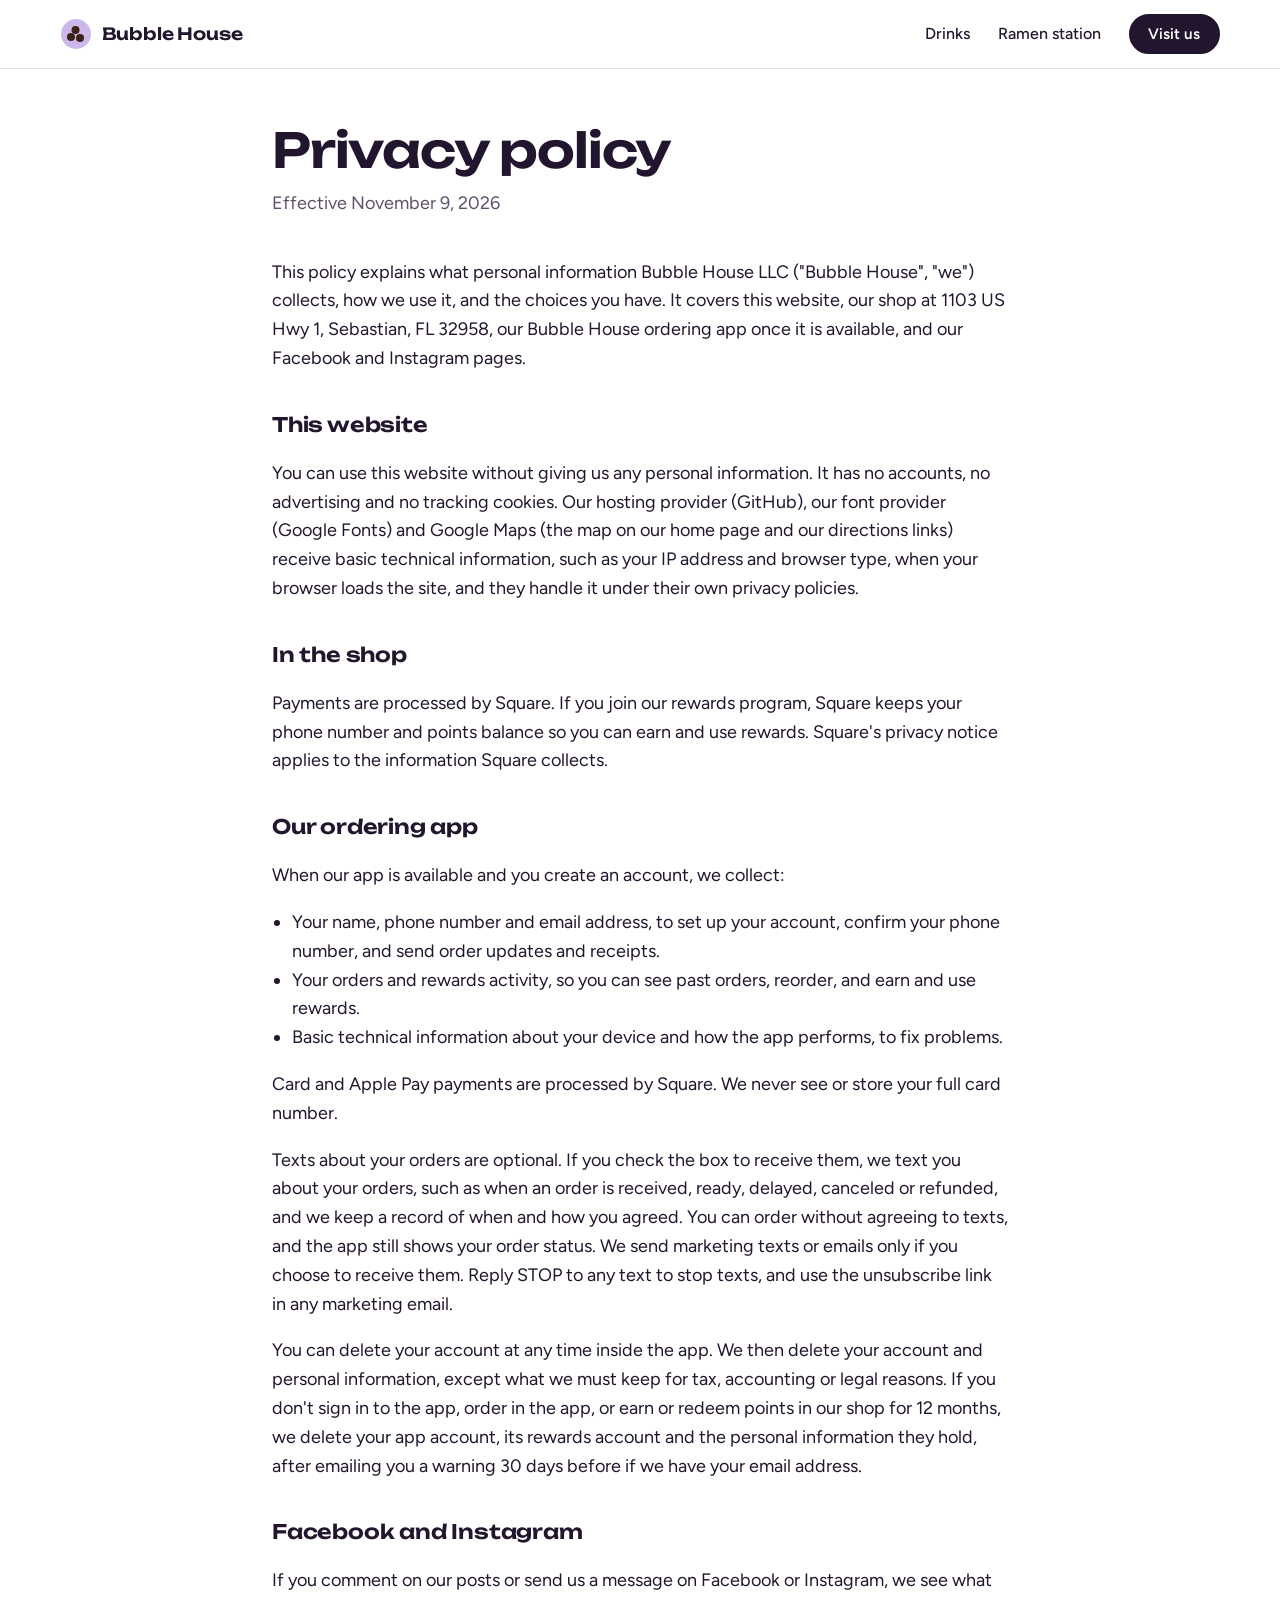
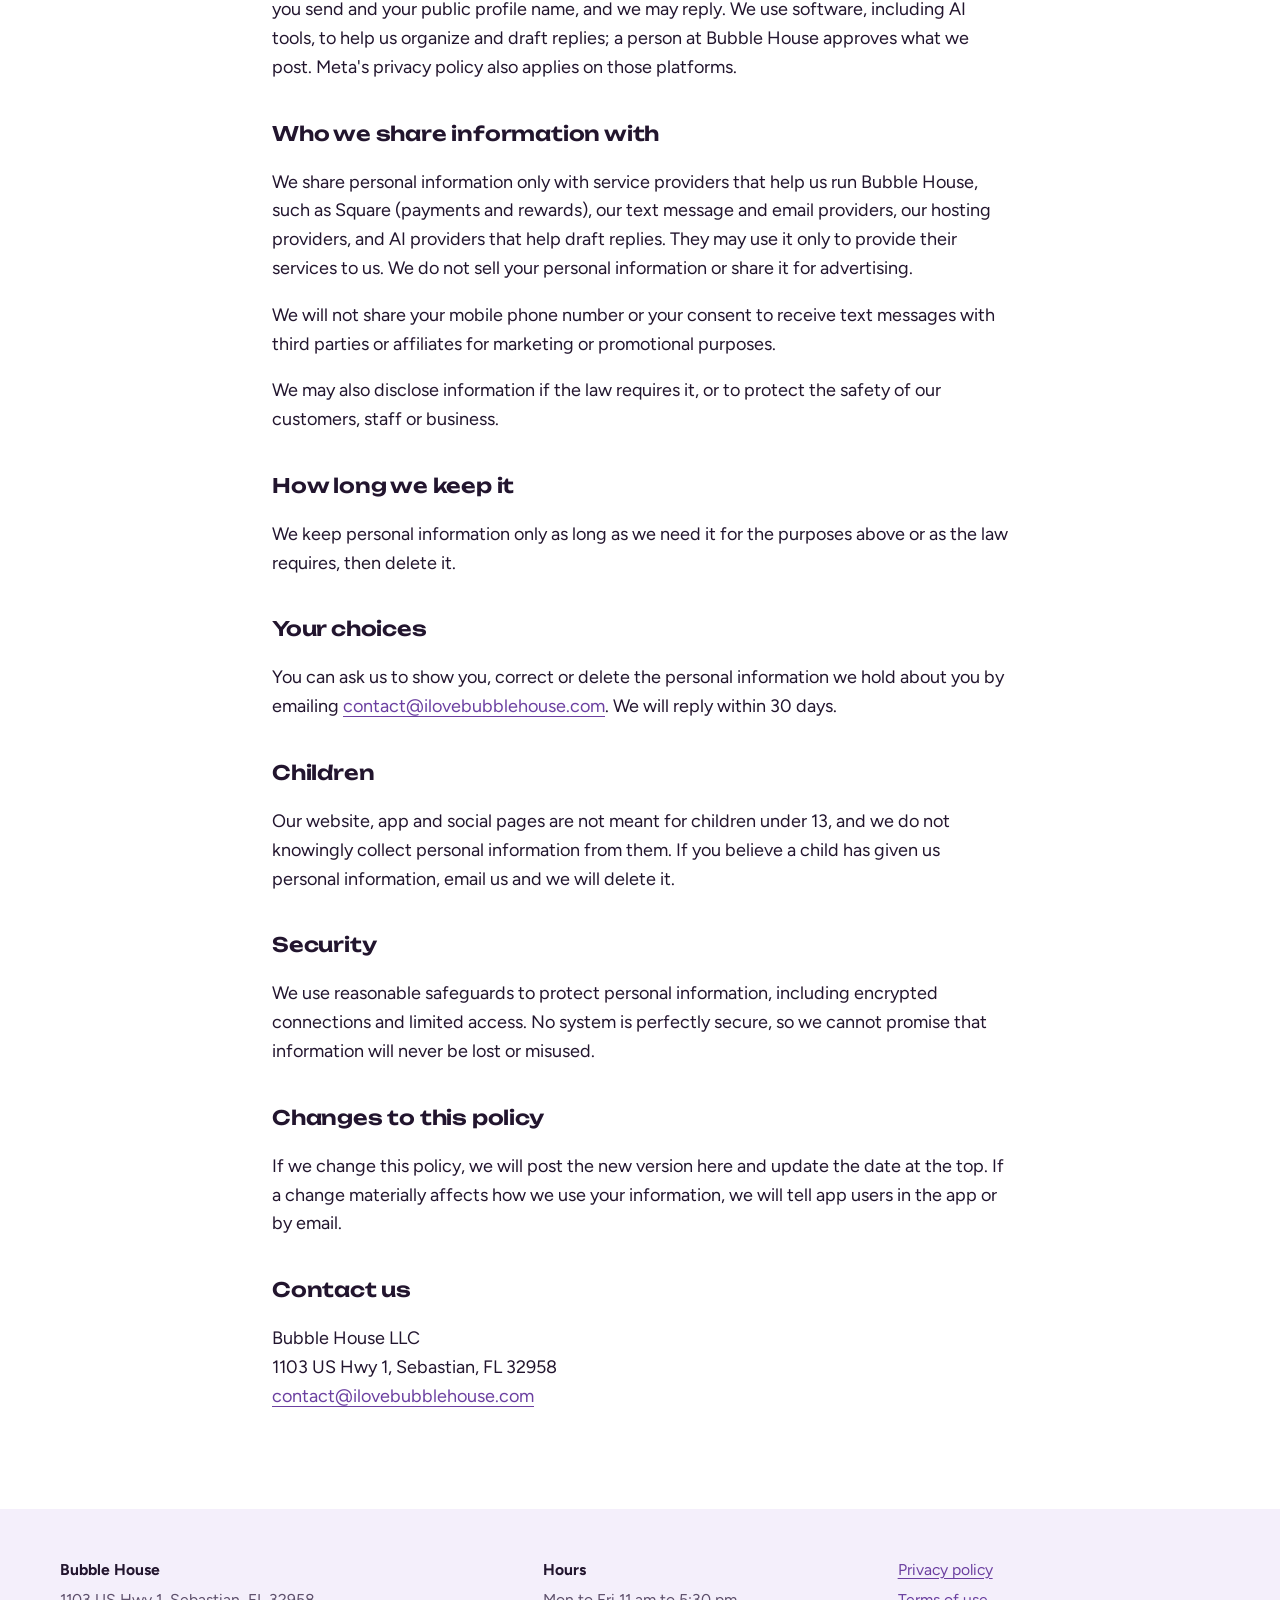
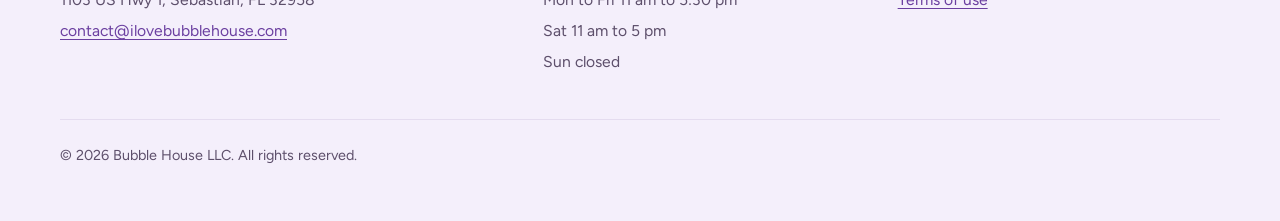
==== commit 3e15771b: "Update terms.html and privacy.html Terms and privacy: new-phone email code, in-shop activity" ====
--- a/privacy.html
+++ b/privacy.html
@@ -49,7 +49,7 @@
     </ul>
     <p>Card and Apple Pay payments are processed by Square. We never see or store your full card number.</p>
     <p>Texts about your orders are optional. If you check the box to receive them, we text you about your orders, such as when an order is received, ready, delayed, canceled or refunded, and we keep a record of when and how you agreed. You can order without agreeing to texts, and the app still shows your order status. We send marketing texts or emails only if you choose to receive them. Reply STOP to any text to stop texts, and use the unsubscribe link in any marketing email.</p>
-    <p>You can delete your account at any time inside the app. We then delete your account and personal information, except what we must keep for tax, accounting or legal reasons. If you don't sign in or place an order for 12 months, we delete your app account, its rewards account and the personal information they hold, after emailing you a warning 30 days before if we have your email address.</p>
+    <p>You can delete your account at any time inside the app. We then delete your account and personal information, except what we must keep for tax, accounting or legal reasons. If you don't sign in to the app, order in the app, or earn or redeem points in our shop for 12 months, we delete your app account, its rewards account and the personal information they hold, after emailing you a warning 30 days before if we have your email address.</p>
 
     <h2>Facebook and Instagram</h2>
     <p>If you comment on our posts or send us a message on Facebook or Instagram, we see what you send and your public profile name, and we may reply. We use software, including AI tools, to help us organize and draft replies; a person at Bubble House approves what we post. Meta's privacy policy also applies on those platforms.</p>
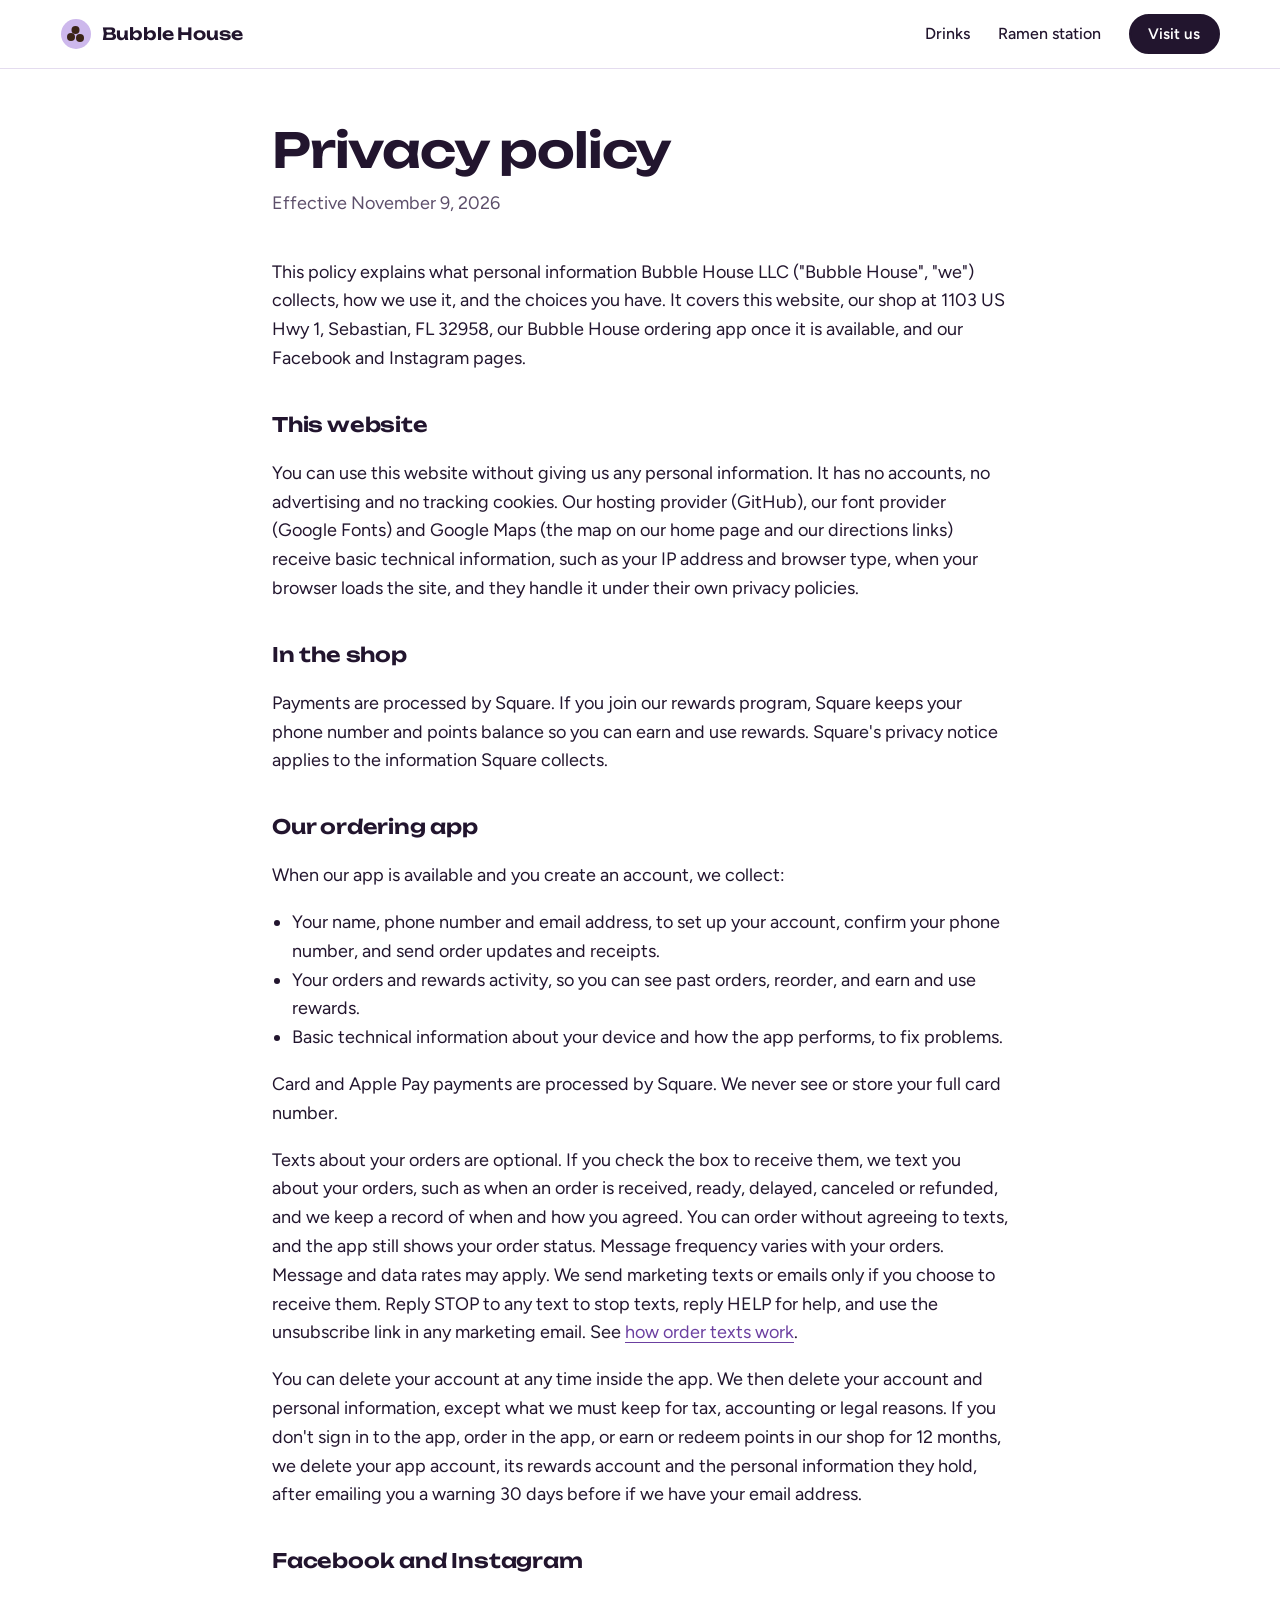
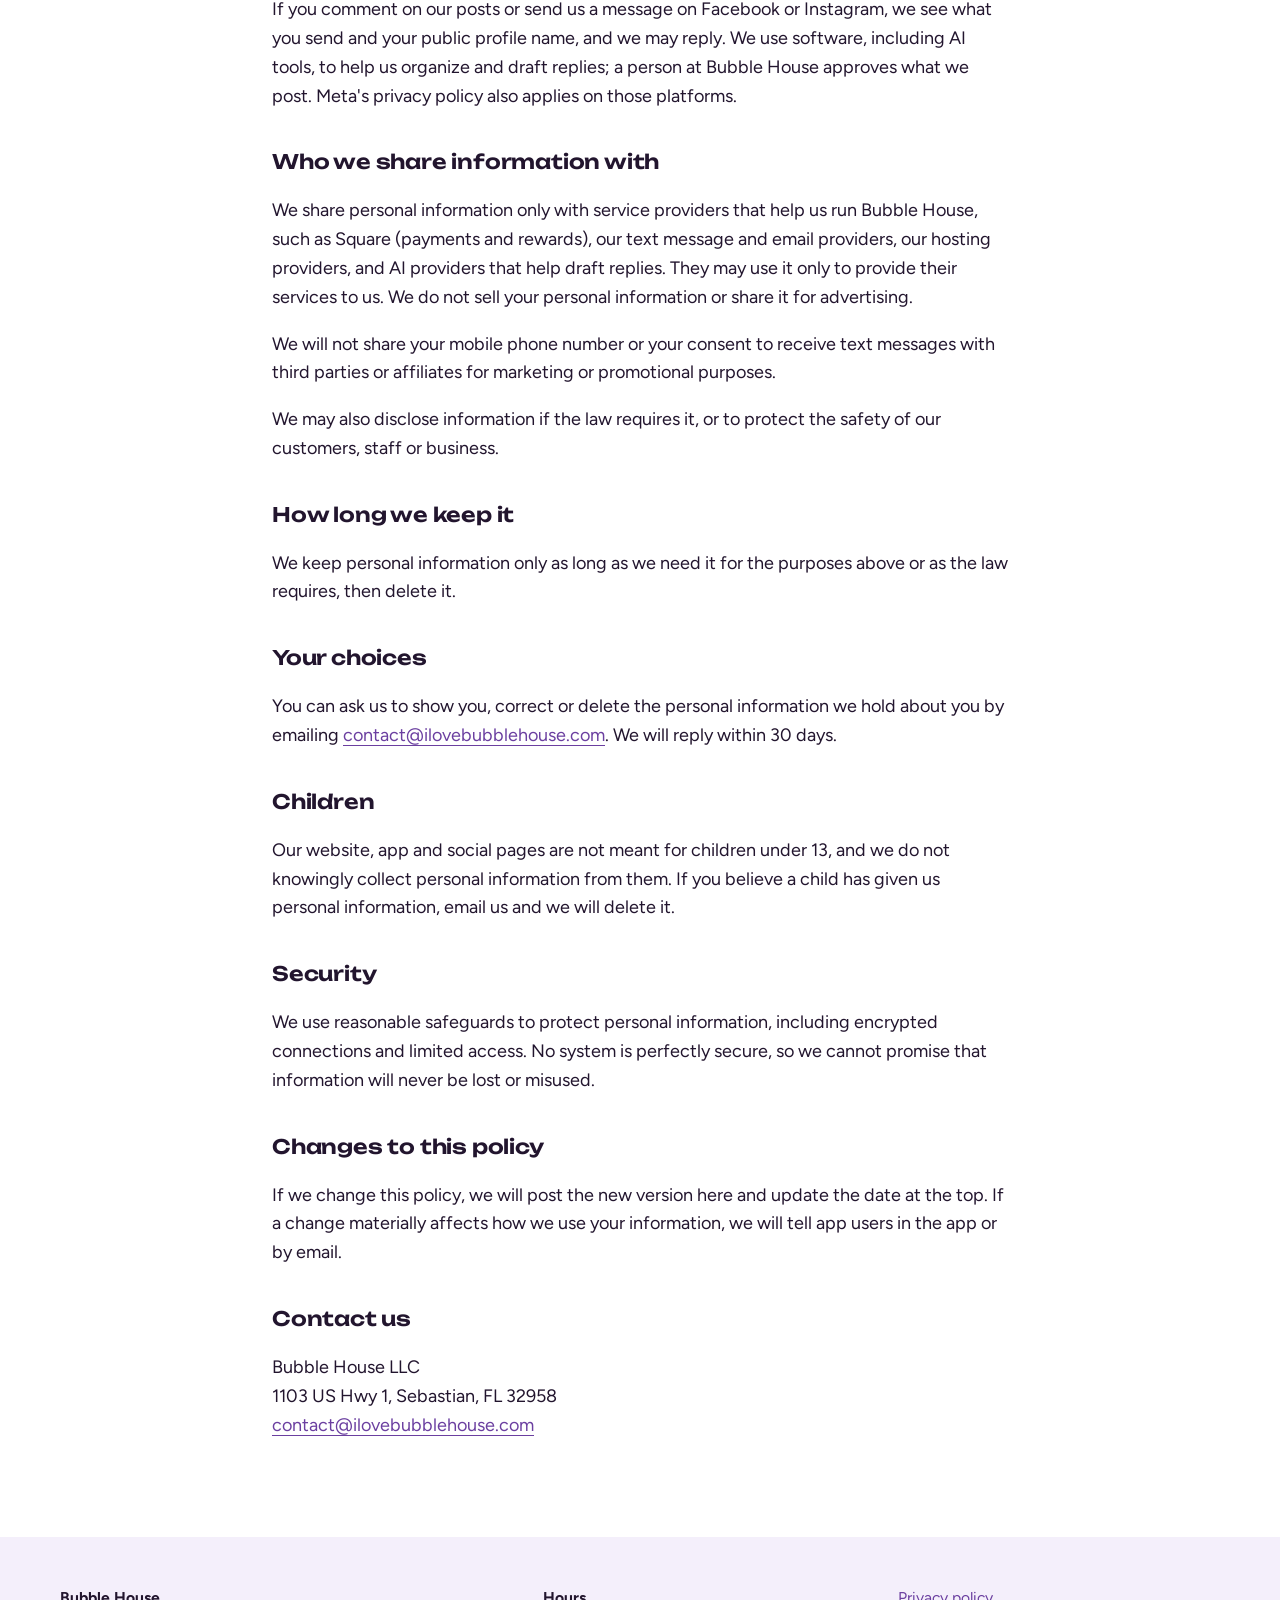
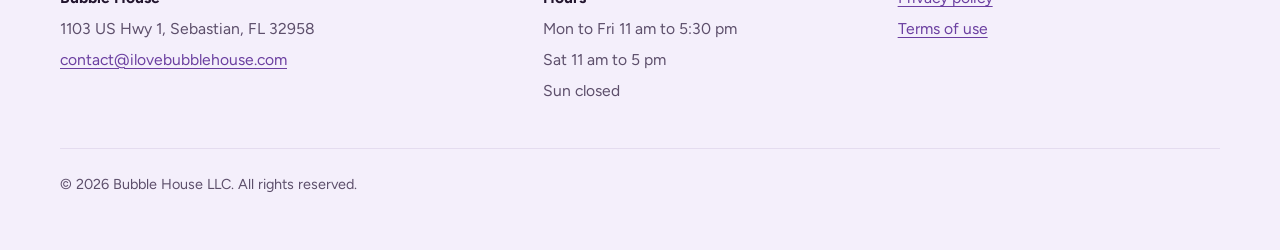
==== commit 4c209f89: "Add order texts page; texting details in privacy policy" ====
--- a/privacy.html
+++ b/privacy.html
@@ -48,7 +48,7 @@
       <li>Basic technical information about your device and how the app performs, to fix problems.</li>
     </ul>
     <p>Card and Apple Pay payments are processed by Square. We never see or store your full card number.</p>
-    <p>Texts about your orders are optional. If you check the box to receive them, we text you about your orders, such as when an order is received, ready, delayed, canceled or refunded, and we keep a record of when and how you agreed. You can order without agreeing to texts, and the app still shows your order status. We send marketing texts or emails only if you choose to receive them. Reply STOP to any text to stop texts, and use the unsubscribe link in any marketing email.</p>
+    <p>Texts about your orders are optional. If you check the box to receive them, we text you about your orders, such as when an order is received, ready, delayed, canceled or refunded, and we keep a record of when and how you agreed. You can order without agreeing to texts, and the app still shows your order status. Message frequency varies with your orders. Message and data rates may apply. We send marketing texts or emails only if you choose to receive them. Reply STOP to any text to stop texts, reply HELP for help, and use the unsubscribe link in any marketing email. See <a href="sms-consent.html">how order texts work</a>.</p>
     <p>You can delete your account at any time inside the app. We then delete your account and personal information, except what we must keep for tax, accounting or legal reasons. If you don't sign in to the app, order in the app, or earn or redeem points in our shop for 12 months, we delete your app account, its rewards account and the personal information they hold, after emailing you a warning 30 days before if we have your email address.</p>
 
     <h2>Facebook and Instagram</h2>
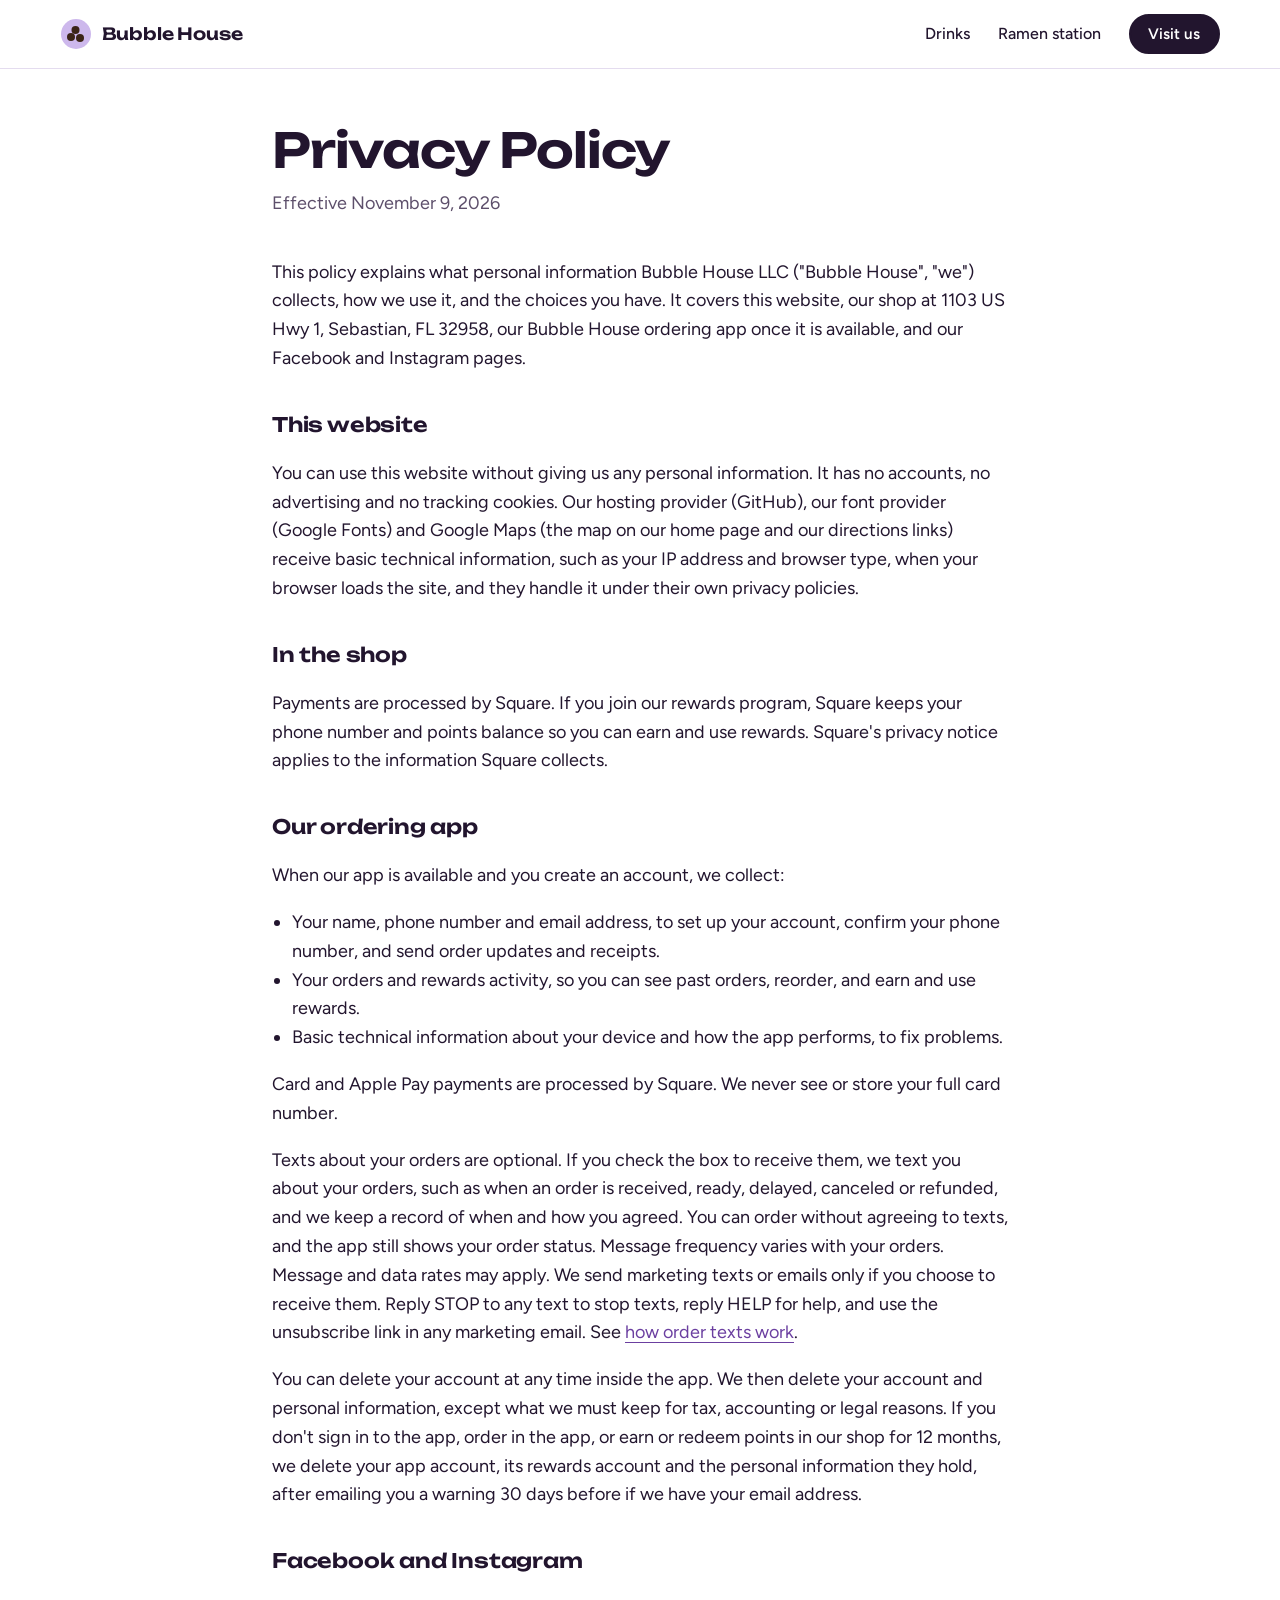
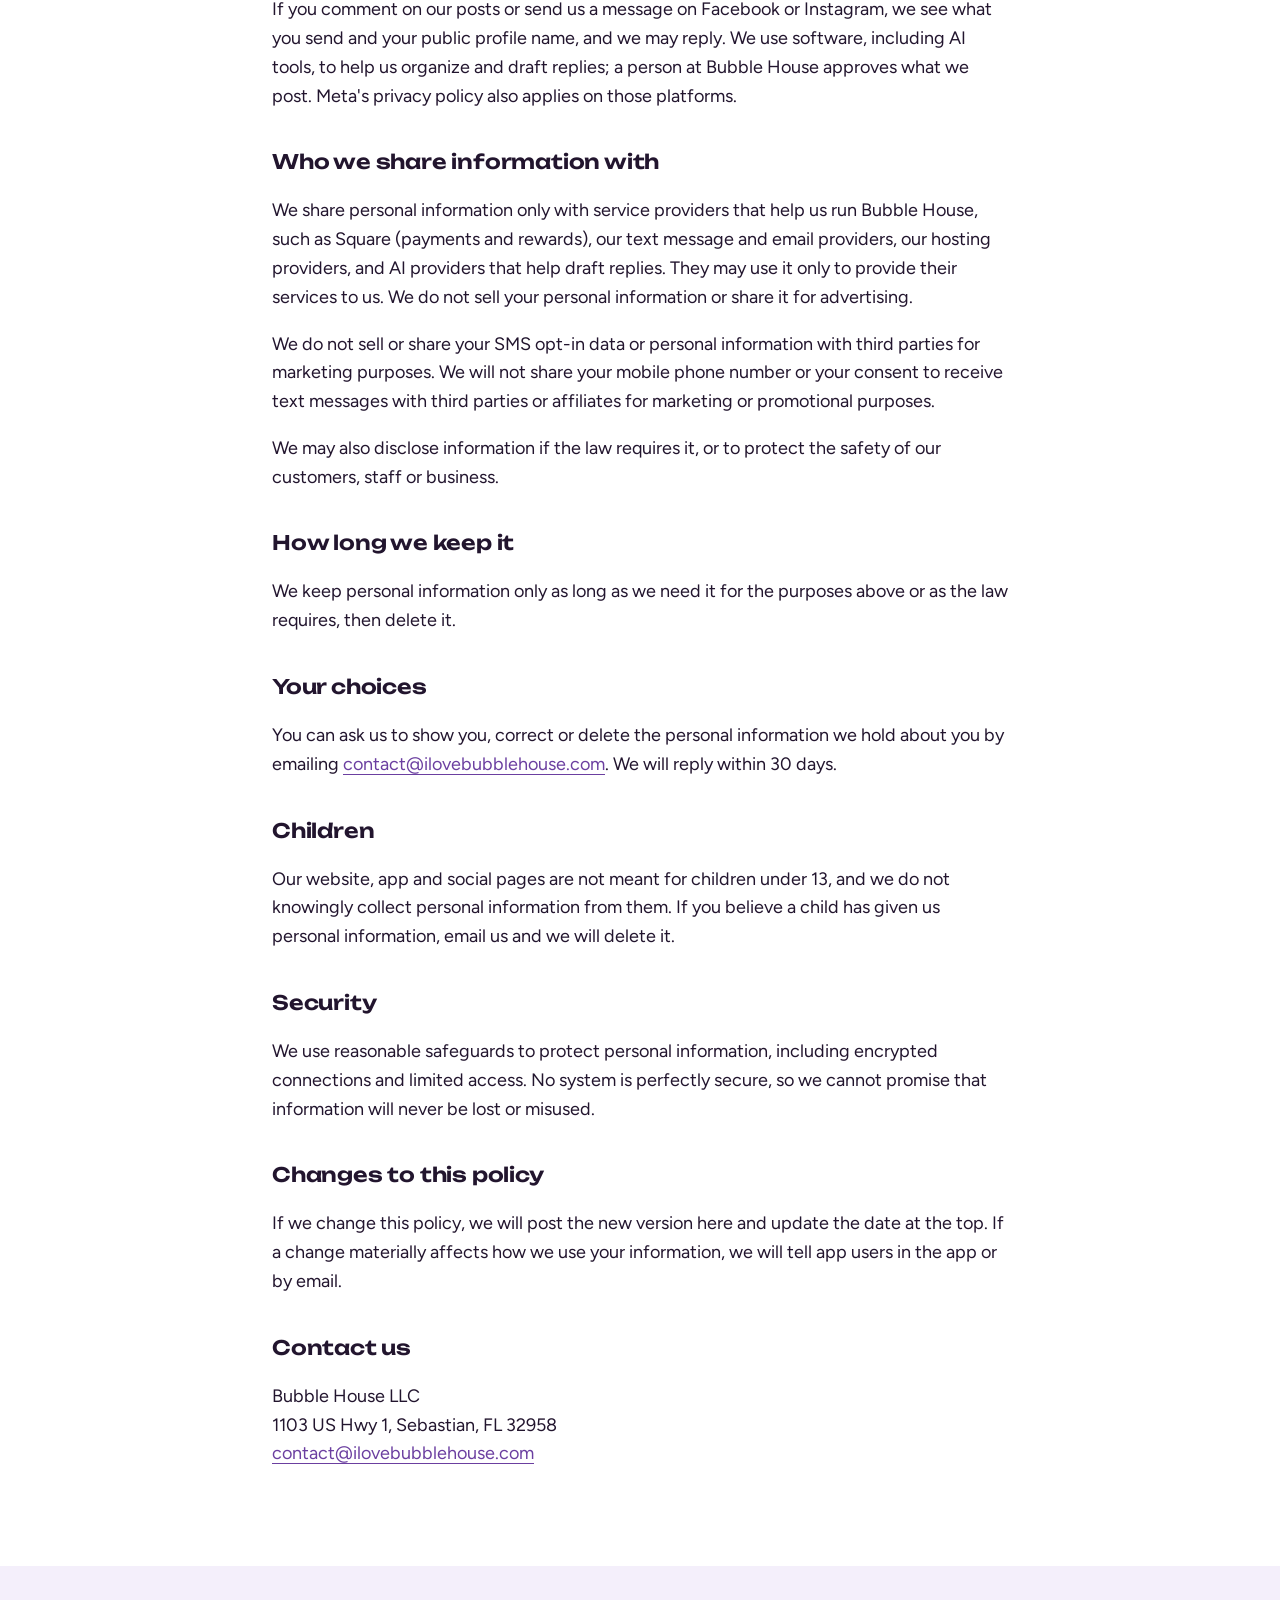
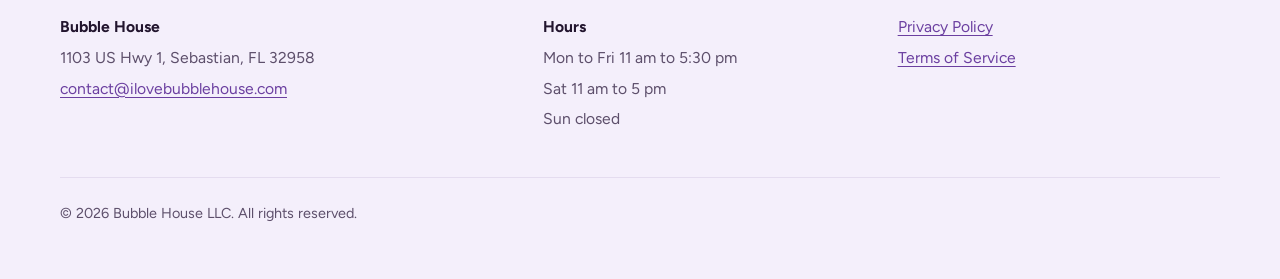
==== commit 3e1e256e: "Privacy Policy title and SMS statement for Twilio" ====
--- a/privacy.html
+++ b/privacy.html
@@ -3,7 +3,7 @@
 <head>
 <meta charset="utf-8">
 <meta name="viewport" content="width=device-width, initial-scale=1">
-<title>Privacy policy | Bubble House</title>
+<title>Privacy Policy | Bubble House</title>
 <meta name="description" content="How Bubble House LLC collects, uses and protects personal information.">
 <link rel="icon" href="favicon.svg" type="image/svg+xml">
 <link rel="preconnect" href="https://fonts.googleapis.com">
@@ -29,7 +29,7 @@
 
 <main class="doc">
   <div class="wrap">
-    <h1>Privacy policy</h1>
+    <h1>Privacy Policy</h1>
     <p class="updated">Effective November 9, 2026</p>
 
     <p>This policy explains what personal information Bubble House LLC ("Bubble House", "we") collects, how we use it, and the choices you have. It covers this website, our shop at 1103 US Hwy 1, Sebastian, FL 32958, our Bubble House ordering app once it is available, and our Facebook and Instagram pages.</p>
@@ -56,7 +56,7 @@
 
     <h2>Who we share information with</h2>
     <p>We share personal information only with service providers that help us run Bubble House, such as Square (payments and rewards), our text message and email providers, our hosting providers, and AI providers that help draft replies. They may use it only to provide their services to us. We do not sell your personal information or share it for advertising.</p>
-    <p>We will not share your mobile phone number or your consent to receive text messages with third parties or affiliates for marketing or promotional purposes.</p>
+    <p>We do not sell or share your SMS opt-in data or personal information with third parties for marketing purposes. We will not share your mobile phone number or your consent to receive text messages with third parties or affiliates for marketing or promotional purposes.</p>
     <p>We may also disclose information if the law requires it, or to protect the safety of our customers, staff or business.</p>
 
     <h2>How long we keep it</h2>
@@ -93,8 +93,8 @@
       <p class="muted">Sun closed</p>
     </div>
     <nav aria-label="Legal">
-      <a href="privacy.html">Privacy policy</a>
-      <a href="terms.html">Terms of use</a>
+      <a href="privacy.html">Privacy Policy</a>
+      <a href="terms.html">Terms of Service</a>
     </nav>
     <p class="legal">&copy; 2026 Bubble House LLC. All rights reserved.</p>
   </div>
